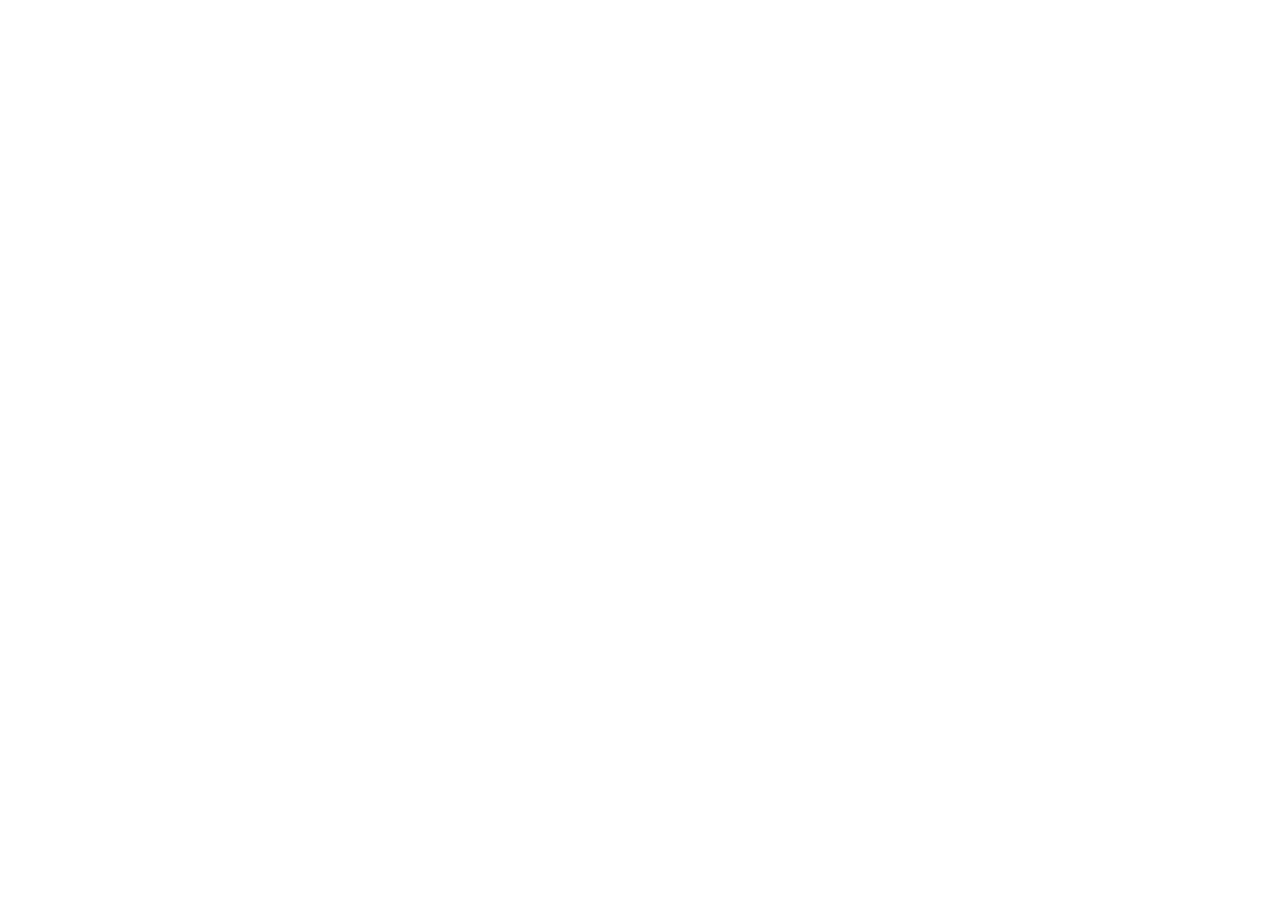
==== index.html @ 5e4165c8 "feat: adiciona estilos globais no body" ====
<!DOCTYPE html>
<html lang="pt-br">
<head>
    <meta charset="UTF-8">
    <meta name="viewport" content="width=device-width, initial-scale=1.0">
    <title>Ecommerce SyntaxWear</title>
    
    <link rel="stylesheet" href="./reset.css">
    <link rel="stylesheet" href="./variable.css">
    <link rel="stylesheet" href="./layout.css">
    <link rel="stylesheet" href= "./base.css">
</head>
<body>
    <!-- Header com logo e navegação -->
    <header>
        <!-- Estrutura do header aqui -->
    </header>

    <!-- Seção Hero -->
    <section class="hero">
        <!-- Estrutura da seção hero aqui -->
    </section>

    <!-- Seção de Categorias de Tênis -->
    <section class="categories">
        <!-- Estrutura das categorias aqui -->
    </section>

    <!-- Grid com Produtos de Destaque -->
    <section class="products">
        <!-- Estrutura do grid de produtos aqui -->
    </section>

    <!-- Footer com contatos e links -->
    <footer>
        <!-- Estrutura do footer aqui -->
    </footer>
</body>
</html>
---- base.css ----
body{
    font-family: var(--fonte-principal);
    color: #333;
}
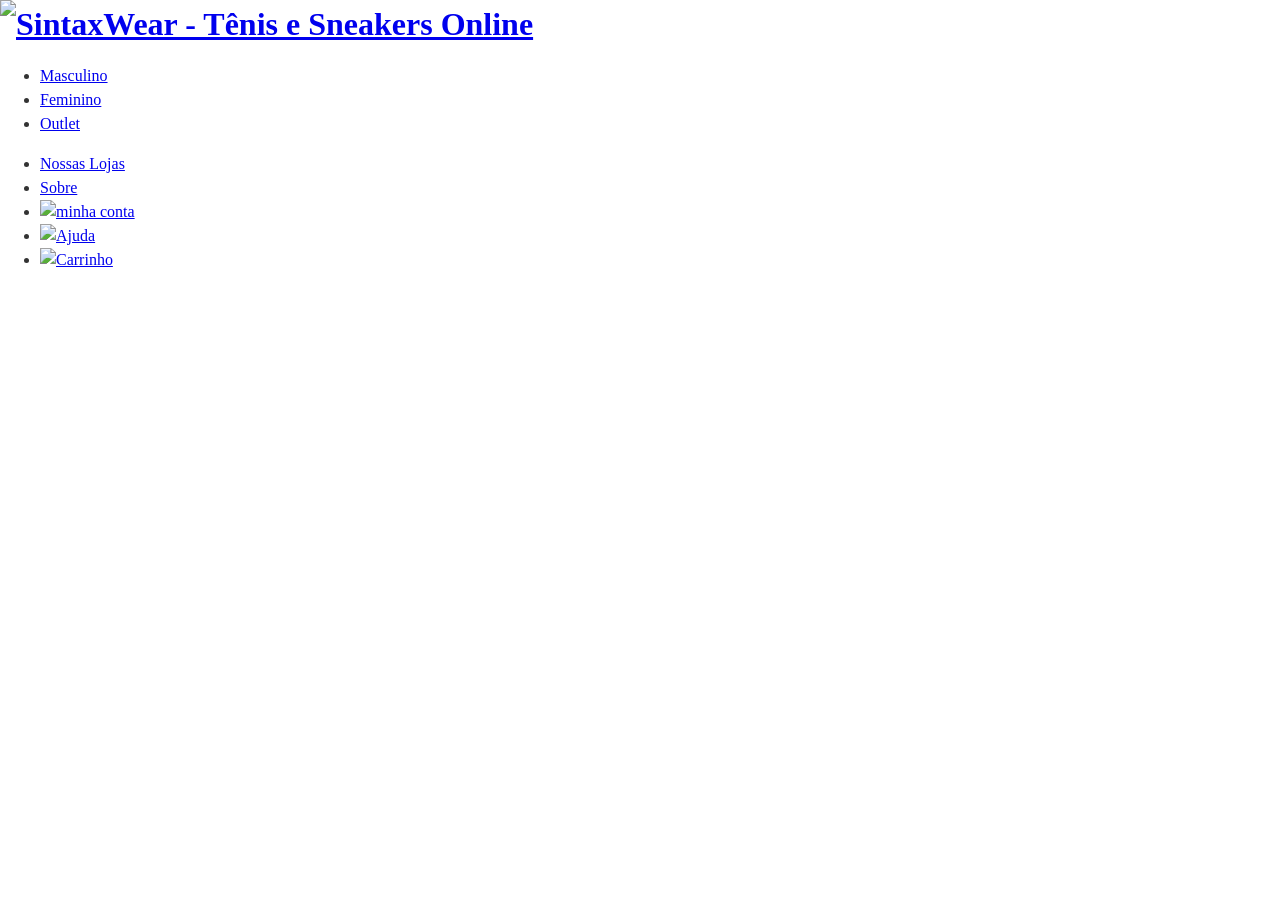
==== commit fa6e3654: "feat: Atualização na parte superior direito do html" ====
--- a/index.html
+++ b/index.html
@@ -3,7 +3,7 @@
 <head>
     <meta charset="UTF-8">
     <meta name="viewport" content="width=device-width, initial-scale=1.0">
-    <title>Ecommerce SyntaxWear</title>
+    <title>SintaxWear - Tênis e Sneakers Online</title>
     
     <link rel="stylesheet" href="./reset.css">
     <link rel="stylesheet" href="./variable.css">
@@ -12,8 +12,29 @@
 </head>
 <body>
     <!-- Header com logo e navegação -->
-    <header>
-        <!-- Estrutura do header aqui -->
+    <header class="site-header">
+        <h1 class="logo">
+            <a href="/" title="SintaxWear - Tênis e Sneakers Online">
+                <img src="./images/banners/favicons/logo.png" alt="SintaxWear - Tênis e Sneakers Online">
+            </a>
+        </h1>
+        <nav class="nav-center" aria-label="Categorias Principais">
+            <ul>
+                <li><a href="#">Masculino</a></li>
+                <li><a href="#">Feminino</a></li>
+                <li><a href="#">Outlet</a></li>
+            </ul>
+        </nav>
+
+        <nav class="nav-right" aria-label="Acesso rápido">
+            <ul>
+                <li><a href="#" title="Nossas Lojas">Nossas Lojas</a></li>
+                <li><a href="#" title="Sobre">Sobre</a></li>
+                <li><a href="#" title="Minha conta"><img src="./images/banners/favicons/icons" alt="minha conta"></a></li>
+                <li><a href="#" title="Ajuda"><img src="./images/banners/favicons/icons/" alt="Ajuda"></a></li>
+                <li><a href="#"title="Carrinho"><img src="./images/banners/favicons/icons" alt="Carrinho"></a></li>
+            </ul>
+        </nav>
     </header>
 
     <!-- Seção Hero -->
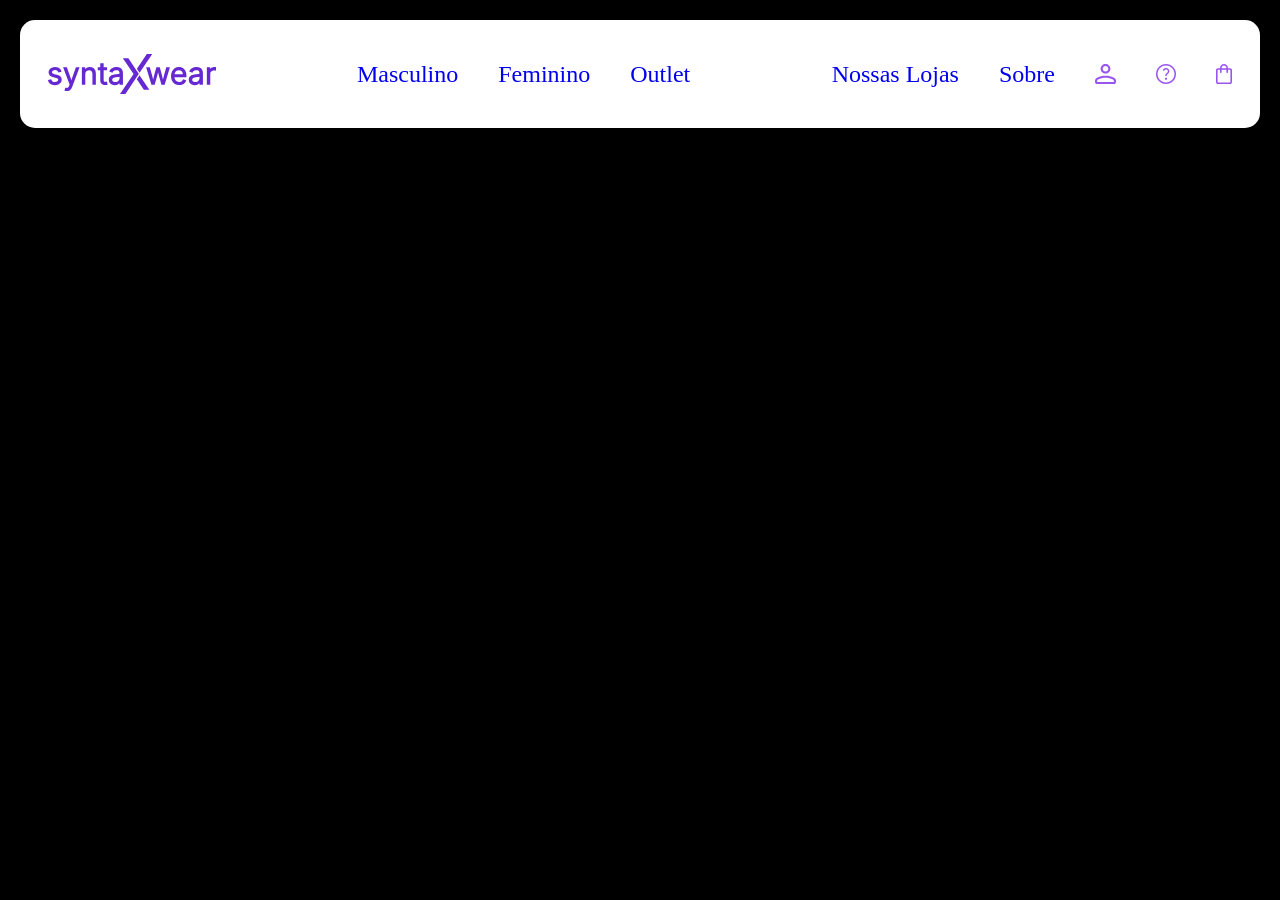
==== commit 7b4083c3: "feat: adiciona estilização para desktop ao header" ====
--- a/index.html
+++ b/index.html
@@ -8,14 +8,15 @@
     <link rel="stylesheet" href="./reset.css">
     <link rel="stylesheet" href="./variable.css">
     <link rel="stylesheet" href="./layout.css">
-    <link rel="stylesheet" href= "./base.css">
+    <link rel="stylesheet" href="./base.css">
+    <link rel="stylesheet" href="./header.css">
 </head>
 <body>
     <!-- Header com logo e navegação -->
-    <header class="site-header">
+    <header class="header">
         <h1 class="logo">
             <a href="/" title="SintaxWear - Tênis e Sneakers Online">
-                <img src="./images/banners/favicons/logo.png" alt="SintaxWear - Tênis e Sneakers Online">
+                <img src="./images/banners/favicons/icons/logo/SyntaxWear.svg" alt="SintaxWear - Tênis e Sneakers Online">
             </a>
         </h1>
         <nav class="nav-center" aria-label="Categorias Principais">
@@ -30,9 +31,9 @@
             <ul>
                 <li><a href="#" title="Nossas Lojas">Nossas Lojas</a></li>
                 <li><a href="#" title="Sobre">Sobre</a></li>
-                <li><a href="#" title="Minha conta"><img src="./images/banners/favicons/icons" alt="minha conta"></a></li>
-                <li><a href="#" title="Ajuda"><img src="./images/banners/favicons/icons/" alt="Ajuda"></a></li>
-                <li><a href="#"title="Carrinho"><img src="./images/banners/favicons/icons" alt="Carrinho"></a></li>
+                <li><a href="#" title="Minha conta"><img src="./images/banners/favicons/icons/Pessoa.svg" alt="minha conta"></a></li>
+                <li><a href="#" title="Ajuda"><img src="./images/banners/favicons/icons/Interrogação.svg" alt="Ajuda"></a></li>
+                <li><a href="#"title="Carrinho"><img src="./images/banners/favicons/icons/Compras.svg" alt="Carrinho"></a></li>
             </ul>
         </nav>
     </header>
--- a/header.css
+++ b/header.css
@@ -0,0 +1,51 @@
+.header{
+    background-color: white; /* cor chamativa para destacar o header */
+    position: fixed; /* manter o header parado na tela */
+    top: 20px; /* espaçamento de 20px do topo */
+    left: 50%; /* pegar distância da esquerda para direita */
+    transform:translate(-50%); /* centralizar no meio do html */
+    width: calc(100% - 40px); /* largura total da tela menos o espaçamento de 20px de cada lado */
+    border-radius: 15px; /* borda arredondada para uma maior sutilidade */
+    z-index: 999; /* garantir que o header fique acima dos outros elementos */
+    display: flex; /* serve para manter o itens flexiveis à edição vertical/horizontal */
+    justify-content: space-between; /* serve para dar espaçamento entre os itens */
+    align-items: center; /* alinhar os itens no meio */
+    padding: 20px 28px;
+}
+
+.logo img{
+    height: 40px; /* definir a altura da logo */
+}
+
+.nav-center ul{
+    list-style: none; /* remover os marcadores da lista */
+    display: flex; /* exibir os itens em linha */
+    gap: 2.5rem; /* adicionar espaçamento entre os itens */
+}
+
+.nav-center a,
+.nav-right a{
+    font-size: 1.5rem; /* aumentar o tamanho da fonte para melhor legibilidade */
+}
+
+.nav-center a:hover,
+.nav-right a:hover{
+    color: #7c3aed;
+}
+
+.nav-right ul{
+    display: flex; /* exibir os itens em linha */
+    gap: 2.5rem; /* adicionar espaçamento entre os itens */
+    align-items: center; /* alinhar os itens no meio */
+}
+.nav-right img{
+    height: 20px;
+}
+
+.nav-right a:hover img{
+    opacity: 0.7; /* adicionar um efeito de opacidade ao passar o mouse sobre os ícones */
+}
+
+body{
+    background-color: black;
+}
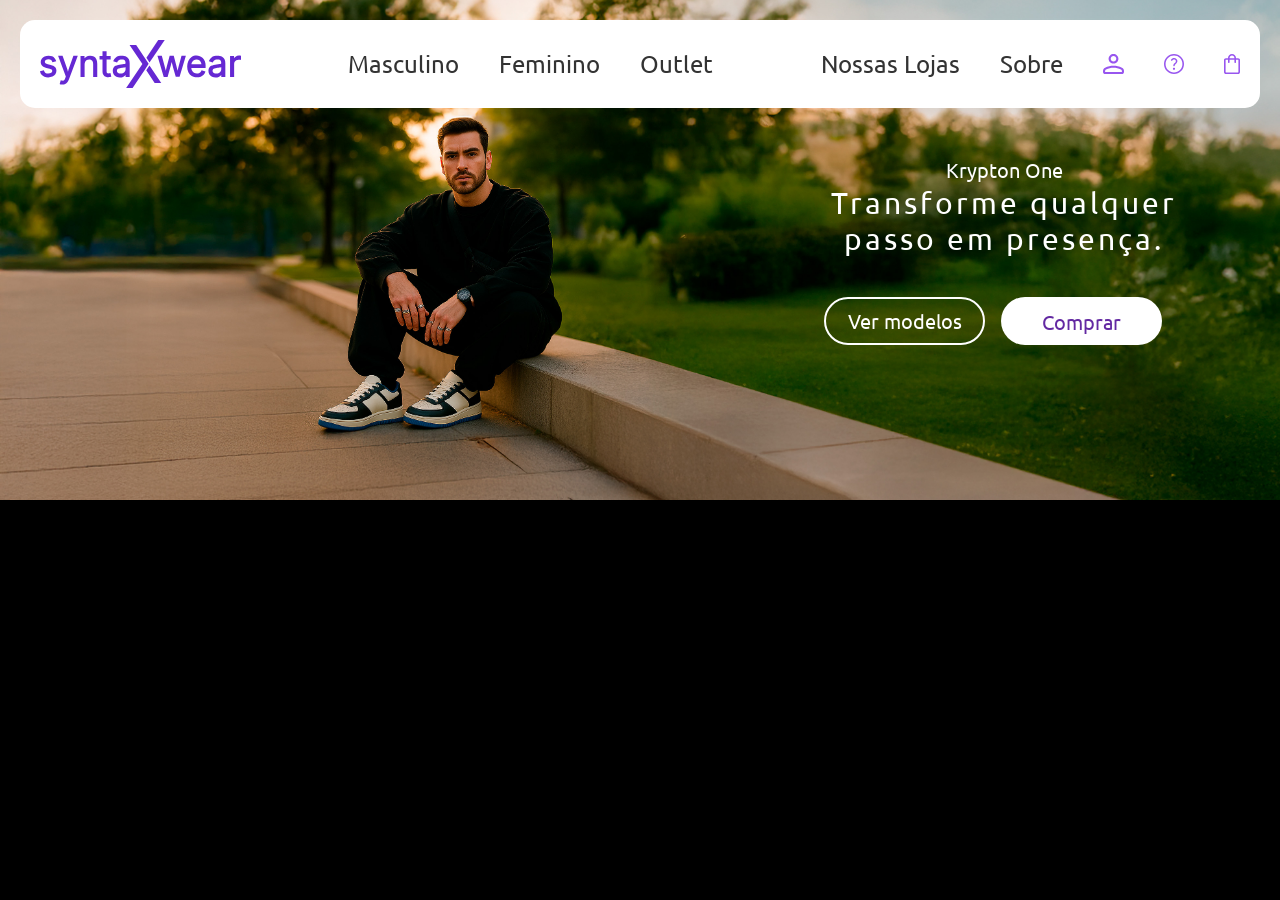
==== commit 1f53bcd2: "feat: Correção de erros simples e criação do hero" ====
--- a/index.html
+++ b/index.html
@@ -1,22 +1,25 @@
 <!DOCTYPE html>
 <html lang="pt-br">
+
 <head>
     <meta charset="UTF-8">
     <meta name="viewport" content="width=device-width, initial-scale=1.0">
     <title>SintaxWear - Tênis e Sneakers Online</title>
-    
+
     <link rel="stylesheet" href="./reset.css">
-    <link rel="stylesheet" href="./variable.css">
+    <link rel="stylesheet" href="./src/css/variable.css">
     <link rel="stylesheet" href="./layout.css">
     <link rel="stylesheet" href="./base.css">
-    <link rel="stylesheet" href="./header.css">
+    <link rel="stylesheet" href="./src/componentes/header.css">
+    <link rel="stylesheet" href="./src/componentes/hero.css">
 </head>
+
 <body>
     <!-- Header com logo e navegação -->
     <header class="header">
         <h1 class="logo">
             <a href="/" title="SintaxWear - Tênis e Sneakers Online">
-                <img src="./images/banners/favicons/icons/logo/SyntaxWear.svg" alt="SintaxWear - Tênis e Sneakers Online">
+                <img src="./images/logo/SyntaxWear.svg" alt="SintaxWear - Tênis e Sneakers Online">
             </a>
         </h1>
         <nav class="nav-center" aria-label="Categorias Principais">
@@ -31,16 +34,26 @@
             <ul>
                 <li><a href="#" title="Nossas Lojas">Nossas Lojas</a></li>
                 <li><a href="#" title="Sobre">Sobre</a></li>
-                <li><a href="#" title="Minha conta"><img src="./images/banners/favicons/icons/Pessoa.svg" alt="minha conta"></a></li>
-                <li><a href="#" title="Ajuda"><img src="./images/banners/favicons/icons/Interrogação.svg" alt="Ajuda"></a></li>
-                <li><a href="#"title="Carrinho"><img src="./images/banners/favicons/icons/Compras.svg" alt="Carrinho"></a></li>
+                <li><a href="#" title="Minha conta"><img src="./images/icons/Pessoa.svg" alt="minha conta"></a></li>
+                <li><a href="#" title="Ajuda"><img src="./images/icons/Interrogação.svg" alt="Ajuda"></a></li>
+                <li><a href="#" title="Carrinho"><img src="./images/icons/Compras.svg" alt="Carrinho"></a></li>
             </ul>
         </nav>
     </header>
 
     <!-- Seção Hero -->
-    <section class="hero">
-        <!-- Estrutura da seção hero aqui -->
+    <section class="hero-section">
+
+        <div class="hero-overlay">
+            <div class="hero-content">
+                <span class="hero-subtitle">Krypton One</span>
+                <h2 class="hero-title">Transforme qualquer passo em presença.</h2>
+                <div class="hero-buttons">
+                    <a class="btn btn-outline" href="#">Ver modelos</a>
+                    <a class="btn btn-filled" href="#">Comprar</a>
+                </div>
+            </div>
+        </div>
     </section>
 
     <!-- Seção de Categorias de Tênis -->
@@ -58,4 +71,5 @@
         <!-- Estrutura do footer aqui -->
     </footer>
 </body>
+
 </html>
--- a/src/css/variable.css
+++ b/src/css/variable.css
@@ -0,0 +1,6 @@
+@import url('https://fonts.googleapis.com/css2?family=Ubuntu:ital,wght@0,300;0,400;0,500;0,700;1,300;1,400;1,500;1,700&display=swap');
+
+:root {
+    --fonte-principal: 'Ubuntu', sans-serif;
+
+}
--- a/base.css
+++ b/base.css
@@ -1,4 +1,4 @@
-body{
+body {
     font-family: var(--fonte-principal);
     color: #333;
 }
--- a/src/componentes/header.css
+++ b/src/componentes/header.css
@@ -0,0 +1,73 @@
+.header {
+    background-color: white;
+    /* cor chamativa para destacar o header */
+    position: fixed;
+    /* manter o header parado na tela */
+    top: 20px;
+    /* espaçamento de 20px do topo */
+    left: 50%;
+    /* pegar distância da esquerda para direita */
+    transform: translate(-50%);
+    /* centralizar no meio do html */
+    width: calc(100% - 40px);
+    /* largura total da tela menos o espaçamento de 20px de cada lado */
+    border-radius: 15px;
+    /* borda arredondada para uma maior sutilidade */
+    z-index: 999;
+    /* garantir que o header fique acima dos outros elementos */
+    display: flex;
+    /* serve para manter o itens flexiveis à edição vertical/horizontal */
+    justify-content: space-between;
+    /* serve para dar espaçamento entre os itens */
+    align-items: center;
+    /* alinhar os itens no meio */
+    padding: 0.625rem 1.25rem;
+}
+
+.logo img {
+    height: 48px;
+    /* definir a altura da logo */
+}
+
+.nav-center ul {
+    list-style: none;
+    /* remover os marcadores da lista */
+    display: flex;
+    /* exibir os itens em linha */
+    gap: 2.5rem;
+    /* adicionar espaçamento entre os itens */
+}
+
+.nav-center a,
+.nav-right a {
+    font-size: 1.5rem;
+    /* aumentar o tamanho da fonte para melhor legibilidade */
+    color: #333;
+}
+
+.nav-center a:hover,
+.nav-right a:hover {
+    color: #7c3aed;
+}
+
+.nav-right ul {
+    display: flex;
+    /* exibir os itens em linha */
+    gap: 2.5rem;
+    /* adicionar espaçamento entre os itens */
+    align-items: center;
+    /* alinhar os itens no meio */
+}
+
+.nav-right img {
+    height: 20px;
+}
+
+.nav-right a:hover img {
+    opacity: 0.7;
+    /* adicionar um efeito de opacidade ao passar o mouse sobre os ícones */
+}
+
+body {
+    background-color: black;
+}
--- a/src/componentes/hero.css
+++ b/src/componentes/hero.css
@@ -0,0 +1,74 @@
+.hero {
+    background: url(../componentes/hero.css) no-repeat center;
+}
+
+.hero-section {
+    background: url(../../../images/banners/hero.jpg) no-repeat center;
+    background-size: cover;
+    height: 500px;
+    position: relative;
+}
+
+.hero-overlay {
+    width: 100%;
+    height: 100%;
+    display: flex;
+    align-items: center;
+    justify-content: flex-end;
+    padding: 0 6rem;
+}
+
+.hero-content {
+    color: #ffffff;
+    max-width: 360px;
+    text-align: center;
+}
+
+.hero-buttons {
+    display: flex;
+    gap: 16px;
+}
+
+.hero-content .hero-title {
+    font-size: 1.87rem;
+    margin-bottom: 40px;
+    font-weight: 400;
+
+    line-height: 36px;
+    letter-spacing: 3px;
+}
+
+.hero-content .hero-subtitle {
+    font-size: 1.25rem;
+    font-weight: 400;
+}
+
+.btn {
+    font-size: 1.25rem;
+    width: 161px;
+    height: 48px;
+    border-radius: 25px;
+    text-decoration: none;
+    color: #ffffff;
+    font-weight: 400;
+    padding: 10px 20px;
+    transition: background-color 0.3s, border 0.3s;
+}
+
+.btn-outline {
+    background-color: transparent;
+    border: 2px solid #ffffff;
+    line-height: 23px;
+}
+
+.btn-filled {
+    background-color: #ffffff;
+    color: #6329A2;
+
+}
+
+.btn:hover {
+    background-color: #6329A2;
+    color: #ffffff;
+    border-color: #6329A2;
+}
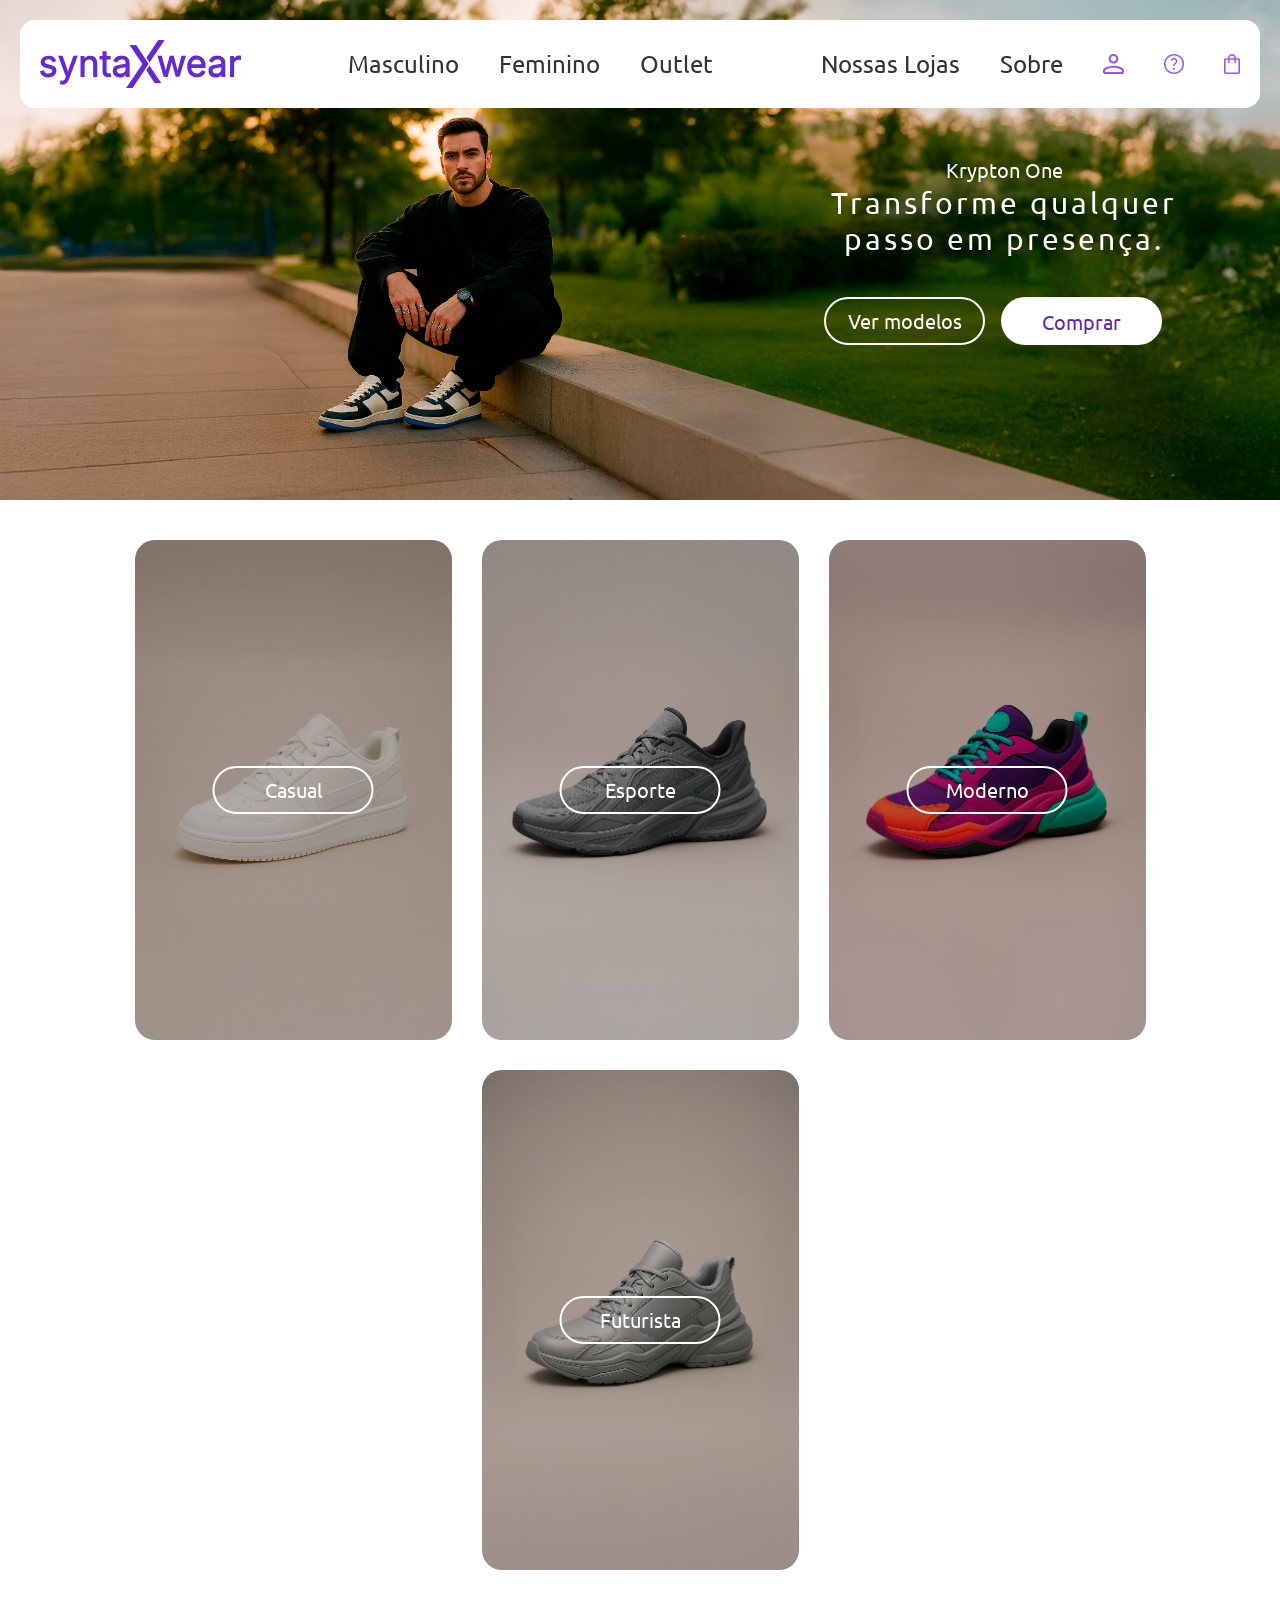
==== commit fca17d8d: "feat: adiciona seção de categorias" ====
--- a/index.html
+++ b/index.html
@@ -5,13 +5,15 @@
     <meta charset="UTF-8">
     <meta name="viewport" content="width=device-width, initial-scale=1.0">
     <title>SintaxWear - Tênis e Sneakers Online</title>
+    <meta name="description"
+        content="Compre os melhores tênis e sneakers online na SyntaxWear. Encontre modelos exclusivos, ofertas imperdíveis e frete grátis para todo o Brasil." />
 
     <link rel="stylesheet" href="./reset.css">
     <link rel="stylesheet" href="./src/css/variable.css">
-    <link rel="stylesheet" href="./layout.css">
     <link rel="stylesheet" href="./base.css">
     <link rel="stylesheet" href="./src/componentes/header.css">
     <link rel="stylesheet" href="./src/componentes/hero.css">
+    <link rel="stylesheet" href="./src/componentes/product-category.css">
 </head>
 
 <body>
@@ -57,8 +59,35 @@
     </section>
 
     <!-- Seção de Categorias de Tênis -->
-    <section class="categories">
-        <!-- Estrutura das categorias aqui -->
+    <section class="categories-section">
+
+        <div class="categories-card casual">
+            <a href="#" class="category-link">
+                <span class="overlay"></span>
+                <span class="category-name btn btn-outline">Casual</span>
+            </a>
+        </div>
+
+        <div class="categories-card esporte">
+            <a href="#" class="category-link">
+                <span class="overlay"></span>
+                <span class="category-name btn btn-outline">Esporte</span>
+            </a>
+        </div>
+
+        <div class="categories-card moderno">
+            <a href="#" class="category-link">
+                <span class="overlay"></span>
+                <span class="category-name btn btn-outline">Moderno</span>
+            </a>
+        </div>
+
+        <div class="categories-card futurista">
+            <a href="#" class="category-link">
+                <span class="overlay"></span>
+                <span class="category-name btn btn-outline">Futurista</span>
+            </a>
+        </div>
     </section>
 
     <!-- Grid com Produtos de Destaque -->
--- a/base.css
+++ b/base.css
@@ -1,4 +1,15 @@
 body {
     font-family: var(--fonte-principal);
-    color: #333;
+}
+
+.btn {
+    font-size: 1.25rem;
+    width: 161px;
+    height: 48px;
+    border-radius: 25px;
+    text-decoration: none;
+    color: #ffffff;
+    font-weight: 400;
+    padding: 10px 20px;
+    transition: background-color 0.3s, border 0.3s;
 }
--- a/src/componentes/header.css
+++ b/src/componentes/header.css
@@ -67,7 +67,4 @@
     opacity: 0.7;
     /* adicionar um efeito de opacidade ao passar o mouse sobre os ícones */
 }
-
-body {
-    background-color: black;
-}+    
--- a/src/componentes/hero.css
+++ b/src/componentes/hero.css
@@ -43,18 +43,6 @@
     font-weight: 400;
 }
 
-.btn {
-    font-size: 1.25rem;
-    width: 161px;
-    height: 48px;
-    border-radius: 25px;
-    text-decoration: none;
-    color: #ffffff;
-    font-weight: 400;
-    padding: 10px 20px;
-    transition: background-color 0.3s, border 0.3s;
-}
-
 .btn-outline {
     background-color: transparent;
     border: 2px solid #ffffff;
--- a/src/componentes/product-category.css
+++ b/src/componentes/product-category.css
@@ -0,0 +1,53 @@
+.categories-section {
+    padding-top: 40px;
+    padding-bottom: 40px;
+    display: flex;
+    flex-wrap: wrap;
+    justify-content: center;
+    gap: 30px;
+}
+
+.categories-card {
+    position: relative;
+    width: 317px;
+    height: 500px;
+    border-radius: 20px;
+    justify-content: center;
+    align-items: center;
+    overflow: hidden;
+}
+
+.category-name {
+    position: absolute;
+    left: 50%;
+    top: 50%;
+    transform: translate(-50%, -50%);
+
+    z-index: 2;
+    font-size: 1.25rem;
+    text-align: center;
+}
+
+.casual {
+    background: url('../../../images/products/casual.jpg') no-repeat center / cover; 
+}
+
+
+.esporte {
+    background: url('../../../images/products/esporte.jpg') no-repeat center / cover; 
+}
+
+.moderno {
+    background: url('../../../images/products/moderno.jpg') no-repeat center / cover; 
+}
+
+.futurista {
+    background: url('../../../images/products/futurista.jpg') no-repeat center / cover; 
+}
+
+.overlay {
+    position: absolute;
+    inset: 0;
+    background-color: rgba(0, 0, 0, 0.25);
+    z-index: 1;
+}
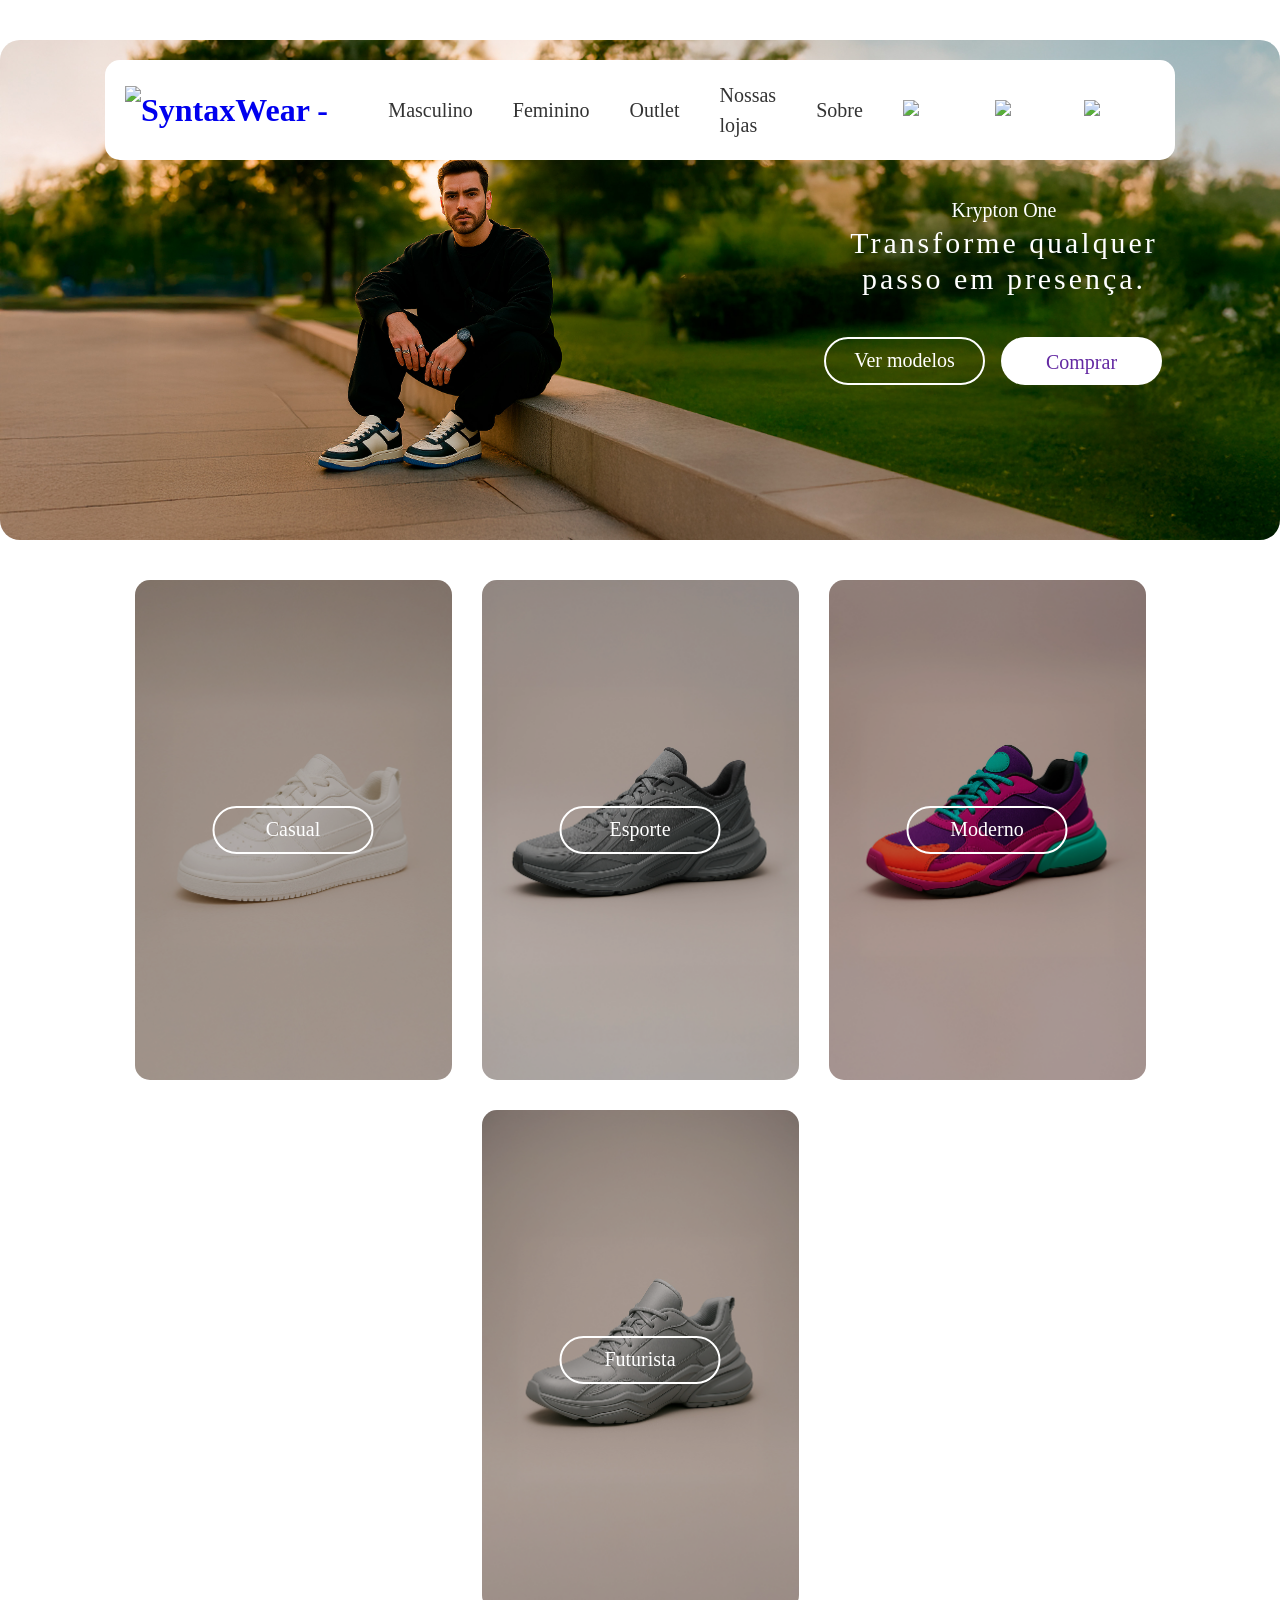
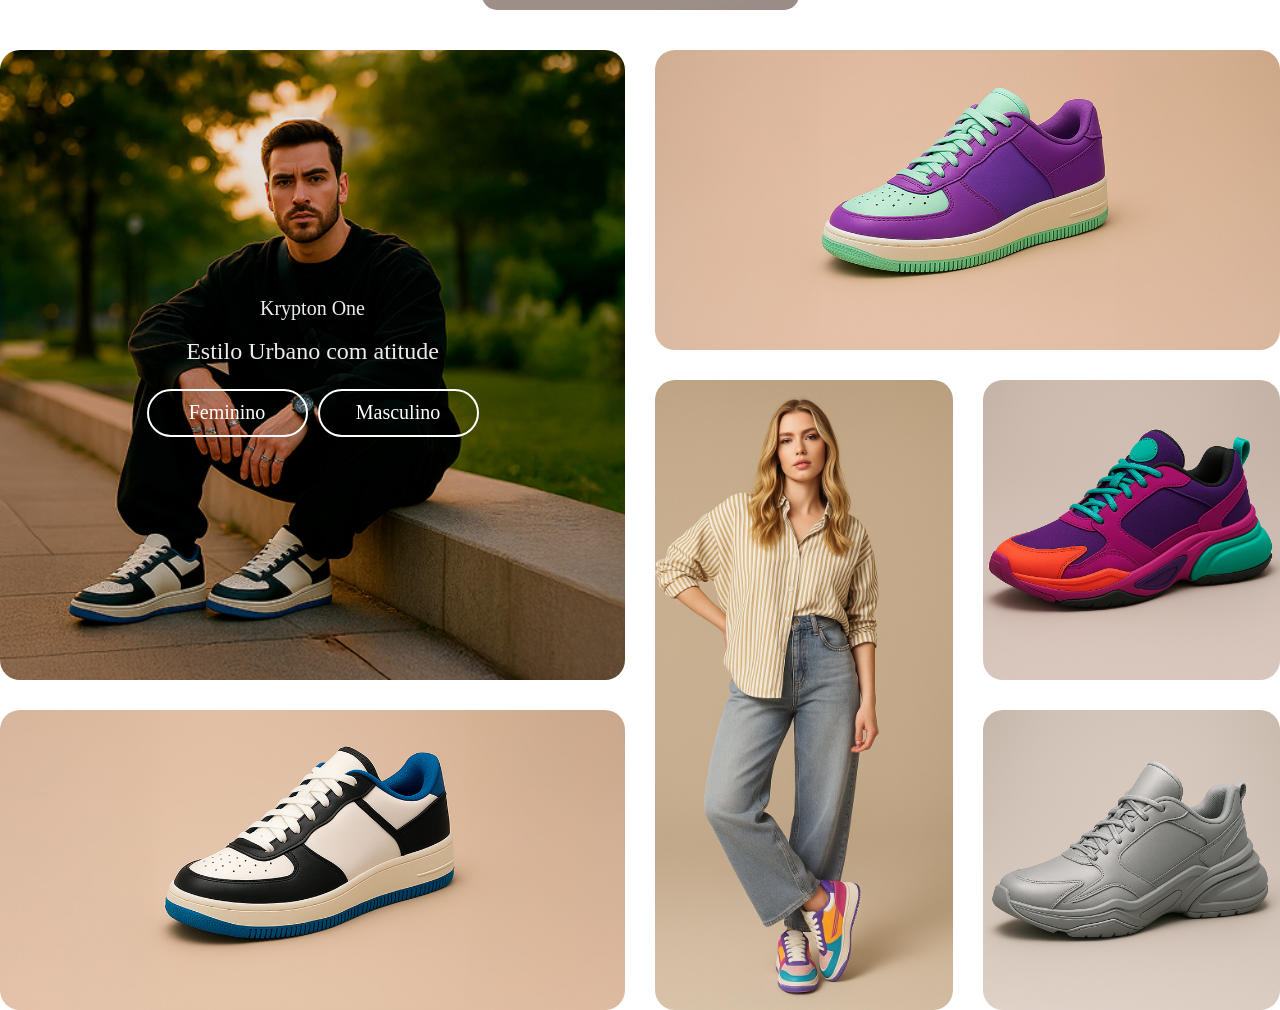
==== commit ab4e72c0: "feat: reorganização de todo o código" ====
--- a/index.html
+++ b/index.html
@@ -1,104 +1,126 @@
 <!DOCTYPE html>
 <html lang="pt-br">
+	<head>
+		<meta charset="UTF-8" />
+		<meta name="viewport" content="width=device-width, initial-scale=1.0" />
+		<title>SyntaxWear - Tênis e Sneakers Online</title>
+		<meta name="description" content="Compre os melhores tênis e sneakers online na SyntaxWear. Encontre modelos exclusivos, ofertas imperdíveis e frete grátis para todo o Brasil." />
 
-<head>
-    <meta charset="UTF-8">
-    <meta name="viewport" content="width=device-width, initial-scale=1.0">
-    <title>SintaxWear - Tênis e Sneakers Online</title>
-    <meta name="description"
-        content="Compre os melhores tênis e sneakers online na SyntaxWear. Encontre modelos exclusivos, ofertas imperdíveis e frete grátis para todo o Brasil." />
+		<link rel="stylesheet" href="./css/reset.css" />
+		<link rel="stylesheet" href="./css/variables.css" />
+		<link rel="stylesheet" href="./css/base.css" />
+		<link rel="stylesheet" href="./css/layout.css" />
 
-    <link rel="stylesheet" href="./reset.css">
-    <link rel="stylesheet" href="./src/css/variable.css">
-    <link rel="stylesheet" href="./base.css">
-    <link rel="stylesheet" href="./src/componentes/header.css">
-    <link rel="stylesheet" href="./src/componentes/hero.css">
-    <link rel="stylesheet" href="./src/componentes/product-category.css">
-</head>
+		<link rel="stylesheet" href="./css/components/header.css" />
+		<link rel="stylesheet" href="./css/components/hero.css" />
+		<link rel="stylesheet" href="./css/components/product-category.css" />
+		<link rel="stylesheet" href="./css/components/product-grid.css" />
+	</head>
+	<body>
+		<header class="header">
+			<!-- Logo e navegação -->
+			<h1 class="logo">
+				<a href="/" title="SyntaxWear - Tênis e Sneakers Online">
+					<img src="./images/logo/logo.svg" alt="SyntaxWear - Tênis e Sneakers Online" />
+				</a>
+			</h1>
 
-<body>
-    <!-- Header com logo e navegação -->
-    <header class="header">
-        <h1 class="logo">
-            <a href="/" title="SintaxWear - Tênis e Sneakers Online">
-                <img src="./images/logo/SyntaxWear.svg" alt="SintaxWear - Tênis e Sneakers Online">
-            </a>
-        </h1>
-        <nav class="nav-center" aria-label="Categorias Principais">
-            <ul>
-                <li><a href="#">Masculino</a></li>
-                <li><a href="#">Feminino</a></li>
-                <li><a href="#">Outlet</a></li>
-            </ul>
-        </nav>
+			<nav class="nav-center" aria-label="Categorias Principais">
+				<ul>
+					<li><a href="#">Masculino</a></li>
+					<li><a href="#">Feminino</a></li>
+					<li><a href="#">Outlet</a></li>
+				</ul>
+			</nav>
 
-        <nav class="nav-right" aria-label="Acesso rápido">
-            <ul>
-                <li><a href="#" title="Nossas Lojas">Nossas Lojas</a></li>
-                <li><a href="#" title="Sobre">Sobre</a></li>
-                <li><a href="#" title="Minha conta"><img src="./images/icons/Pessoa.svg" alt="minha conta"></a></li>
-                <li><a href="#" title="Ajuda"><img src="./images/icons/Interrogação.svg" alt="Ajuda"></a></li>
-                <li><a href="#" title="Carrinho"><img src="./images/icons/Compras.svg" alt="Carrinho"></a></li>
-            </ul>
-        </nav>
-    </header>
+			<nav class="nav-right" aria-label="Acesso rápido">
+				<ul>
+					<li><a href="#">Nossas lojas</a></li>
+					<li><a href="#">Sobre</a></li>
+					<li>
+						<a href="#" aria-label="Minha conta">
+							<img src="./images/icons/user.svg" alt="Minha conta" />
+						</a>
+					</li>
+					<li>
+						<a href="#" aria-label="Ajuda">
+							<img src="./images/icons/help.svg" alt="Ajuda" />
+						</a>
+					</li>
+					<li>
+						<a href="#" aria-label="Carrinho">
+							<img src="./images/icons/bag.svg" alt="Carrinho" />
+						</a>
+					</li>
+				</ul>
+			</nav>
+		</header>
 
-    <!-- Seção Hero -->
-    <section class="hero-section">
+		<main>
+			<section class="hero-section">
+				<!-- Seção hero -->
+				<div class="hero-overlay">
+					<div class="hero-content">
+						<span class="hero-subtitle">Krypton One</span>
+						<h2 class="hero-title">Transforme qualquer passo em presença.</h2>
+						<div class="hero-buttons">
+							<a class="btn btn-outline" href="#">Ver modelos</a>
+							<a class="btn btn-filled" href="#">Comprar</a>
+						</div>
+					</div>
+				</div>
+			</section>
 
-        <div class="hero-overlay">
-            <div class="hero-content">
-                <span class="hero-subtitle">Krypton One</span>
-                <h2 class="hero-title">Transforme qualquer passo em presença.</h2>
-                <div class="hero-buttons">
-                    <a class="btn btn-outline" href="#">Ver modelos</a>
-                    <a class="btn btn-filled" href="#">Comprar</a>
-                </div>
-            </div>
-        </div>
-    </section>
+			<section class="categories-section">
+				<!-- Seção de categorias de tênis -->
+				<div class="category-card casual">
+					<a href="#" class="category-link">
+						<span class="overlay"></span>
+						<span class="category-name btn btn-outline">Casual</span>
+					</a>
+				</div>
+				<div class="category-card esporte">
+					<a href="#" class="category-link">
+						<span class="overlay"></span>
+						<span class="category-name btn btn-outline">Esporte</span>
+					</a>
+				</div>
+				<div class="category-card moderno">
+					<a href="#" class="category-link">
+						<span class="overlay"></span>
+						<span class="category-name btn btn-outline">Moderno</span>
+					</a>
+				</div>
+				<div class="category-card futurista">
+					<a href="#" class="category-link">
+						<span class="overlay"></span>
+						<span class="category-name btn btn-outline">Futurista</span>
+					</a>
+				</div>
+			</section>
 
-    <!-- Seção de Categorias de Tênis -->
-    <section class="categories-section">
+			<!-- Products Grid -->
+			<section class="grid-section">
+				<div class="card highlight">
+					<div class="top1-content">
+						<h3 class="card-title">Krypton One</h3>
+						<p class="card-subtitle">Estilo Urbano com atitude</p>
+						<div class="cta-group">
+							<a href="#" class="btn btn-outline">Feminino</a>
+							<a href="#" class="btn btn-outline">Masculino</a>
+						</div>
+					</div>
+				</div>
+				<div class="card sneaker-purple"></div>
+				<div class="card model"></div>
+				<div class="card sneaker-color"></div>
+				<div class="card sneaker-white"></div>
+				<div class="card sneaker-silver"></div>
+			</section>
+		</main>
 
-        <div class="categories-card casual">
-            <a href="#" class="category-link">
-                <span class="overlay"></span>
-                <span class="category-name btn btn-outline">Casual</span>
-            </a>
-        </div>
-
-        <div class="categories-card esporte">
-            <a href="#" class="category-link">
-                <span class="overlay"></span>
-                <span class="category-name btn btn-outline">Esporte</span>
-            </a>
-        </div>
-
-        <div class="categories-card moderno">
-            <a href="#" class="category-link">
-                <span class="overlay"></span>
-                <span class="category-name btn btn-outline">Moderno</span>
-            </a>
-        </div>
-
-        <div class="categories-card futurista">
-            <a href="#" class="category-link">
-                <span class="overlay"></span>
-                <span class="category-name btn btn-outline">Futurista</span>
-            </a>
-        </div>
-    </section>
-
-    <!-- Grid com Produtos de Destaque -->
-    <section class="products">
-        <!-- Estrutura do grid de produtos aqui -->
-    </section>
-
-    <!-- Footer com contatos e links -->
-    <footer>
-        <!-- Estrutura do footer aqui -->
-    </footer>
-</body>
-
-</html>+		<footer class="site-footer">
+			<!-- Informações de contato e links -->
+		</footer>
+	</body>
+</html>
--- a/css/base.css
+++ b/css/base.css
@@ -0,0 +1,39 @@
+/* base.css */
+body{
+    font-family: var(--fonte-principal);
+    color: #333333;
+}
+
+main{
+    padding: 2.5rem 0 0;
+    max-width: 1360px;
+    margin: 0 auto;
+}
+
+.btn{
+    font-size: 1.25rem;
+    width: 161px;
+    height: 48px;
+    border-radius: 25px;
+    color: #ffffff;
+    font-weight: 400;
+    padding: 10px 20px;
+    transition: backgound-color 0.3s, border 0.3s;
+}
+
+.btn-outline{
+    background-color: transparent;
+    border: 2px solid #ffffff;
+    line-height: 23px;
+}
+
+.btn-filled{
+    background-color: #ffffff;
+    color: #6329A2;
+}
+
+.btn:hover{
+    background-color: #6329A2;
+    color: #ffffff;
+    border-color: #6329A2;
+}
--- a/css/components/header.css
+++ b/css/components/header.css
@@ -0,0 +1,48 @@
+/* header.css */
+.header {
+	position: fixed;
+	top: 60px;
+	left: 50%;
+	transform: translate(-50%);
+	width: calc(100% - 210px);
+	border-radius: 15px;
+	z-index: 999;
+	display: flex;
+	justify-content: space-between;
+	align-items: center;
+	padding: 0.265rem 1.25rem;
+	background-color: #ffffff;
+}
+
+.logo img {
+	height: 48px;
+}
+
+.nav-center ul {
+	display: flex;
+	gap: 2.5rem;
+}
+
+.nav-center a,
+.nav-right a {
+	font-size: 1.25rem;
+	color: #333333;
+}
+
+.nav-center a:hover,
+.nav-right a:hover {
+	color: #7c3aed;
+}
+.nav-right ul {
+	display: flex;
+	gap: 2.5rem;
+	align-items: center;
+}
+
+.nav-right img {
+	height: 20px;
+}
+
+.nav-right a:hover img {
+	opacity: 0.7;
+}
--- a/css/components/hero.css
+++ b/css/components/hero.css
@@ -0,0 +1,42 @@
+/* hero.css */
+.hero-section{
+    background: url(../../images/banners/hero.jpg) no-repeat center;
+    background-size: cover;
+
+    height: 500px;
+    position: relative;
+    border-radius: 20px;
+}
+
+.hero-overlay{
+    width: 100%;
+    height: 100%;
+    display: flex;
+    align-items: center;
+    justify-content: flex-end;
+    padding: 0 6rem;
+}
+
+.hero-content{
+    color: #ffffff;
+    max-width: 360px;
+    text-align: center;
+}
+
+.hero-buttons{
+    display: flex;
+    gap: 16px;
+}
+
+.hero-content .hero-title{
+    font-size: 1.87rem;
+    margin-bottom: 40px;
+    font-weight: 400;
+    line-height: 36px;
+    letter-spacing: 3px;
+}
+
+.hero-content .hero-subtitle{
+    font-size: 1.25rem;
+    font-weight: 400;
+}
--- a/css/components/product-category.css
+++ b/css/components/product-category.css
@@ -0,0 +1,53 @@
+/* product-category.css */
+.categories-section {
+	padding-top: 40px;
+	padding-bottom: 40px;
+	display: flex;
+	flex-wrap: wrap;
+	justify-content: center;
+	gap: 30px;
+}
+
+.category-card {
+	position: relative;
+	width: 317px;
+	height: 500px;
+	border-radius: 15px;
+	overflow: hidden;
+}
+
+.overlay{
+	position: absolute;
+	inset: 0;
+	background-color: rgba(0, 0, 0, 0.25);
+	z-index: 1;
+}
+
+.category-name {
+	position: absolute;
+	left: 50%;
+	top: 50%;
+	transform: translate(-50%, -50%);
+	z-index: 2;
+	text-align: center;
+}
+
+.casual {
+	background: url(../../images/products/casual.jpg) no-repeat center;
+	background-size: cover;
+}
+
+.esporte {
+	background: url(../../images/products/esporte.jpg) no-repeat center;
+	background-size: cover;
+}
+
+.moderno {
+	background: url(../../images/products/moderno.jpg) no-repeat center;
+	background-size: cover;
+}
+	
+.futurista {
+	background: url(../../images/products/futurista.jpg) no-repeat center;
+	background-size: cover;
+}
--- a/css/components/product-grid.css
+++ b/css/components/product-grid.css
@@ -0,0 +1,71 @@
+/* product-grid.css */
+
+.card {
+	background-position: center;
+	background-size: cover;
+	background-repeat: no-repeat;
+    position: relative;
+    border-radius: 20px;
+}
+
+.highlight {
+	grid-area: highlight;
+	background-image: url(../../images/products/card_imagem.jpg);
+}
+.sneaker-purple {
+	grid-area: sneaker-purple;
+	background-image: url(../../images/products/roxo-verde-grid.jpg);
+}
+.model {
+	grid-area: model;
+	background-image: url(../../images/products/modelo-feminino.jpg);
+}
+.sneaker-color {
+	grid-area: sneaker-color;
+	background-image: url(../../images/products/futurista-grid.jpg);
+}
+.sneaker-white {
+	grid-area: sneaker-white;
+	background-image: url(../../images/products/preto-branco-grid.jpg);
+}
+.sneaker-silver {
+	grid-area: sneaker-silver;
+	background-image: url(../../images/products/moderno-grid.jpg);
+}
+.grid-section {
+	display: grid;
+	grid-template-columns: repeat(4, 1fr);
+	grid-template-rows: repeat(3, 300px);
+	grid-template-areas:
+		"highlight highlight sneaker-purple sneaker-purple"
+		"highlight highlight model sneaker-color"
+		"sneaker-white sneaker-white model sneaker-silver";
+	gap: 30px;
+}
+
+.top1-content{
+    position: absolute;
+    left: 50%;
+    top: 50%;
+    transform: translate(-50%, -50%);
+    text-align: center;
+}
+
+.card-title{
+    color: #EDEDED;
+    font-size: 1.25rem;
+    font-weight: 400;
+    margin-bottom: 10px;
+}
+
+.card-subtitle{
+    color: #EDEDED;
+    font-size: 1.5rem;
+    font-weight: 400;
+    margin-bottom: 20px;
+}
+
+.cta-group{
+    display: flex;
+    gap: 10px;
+}
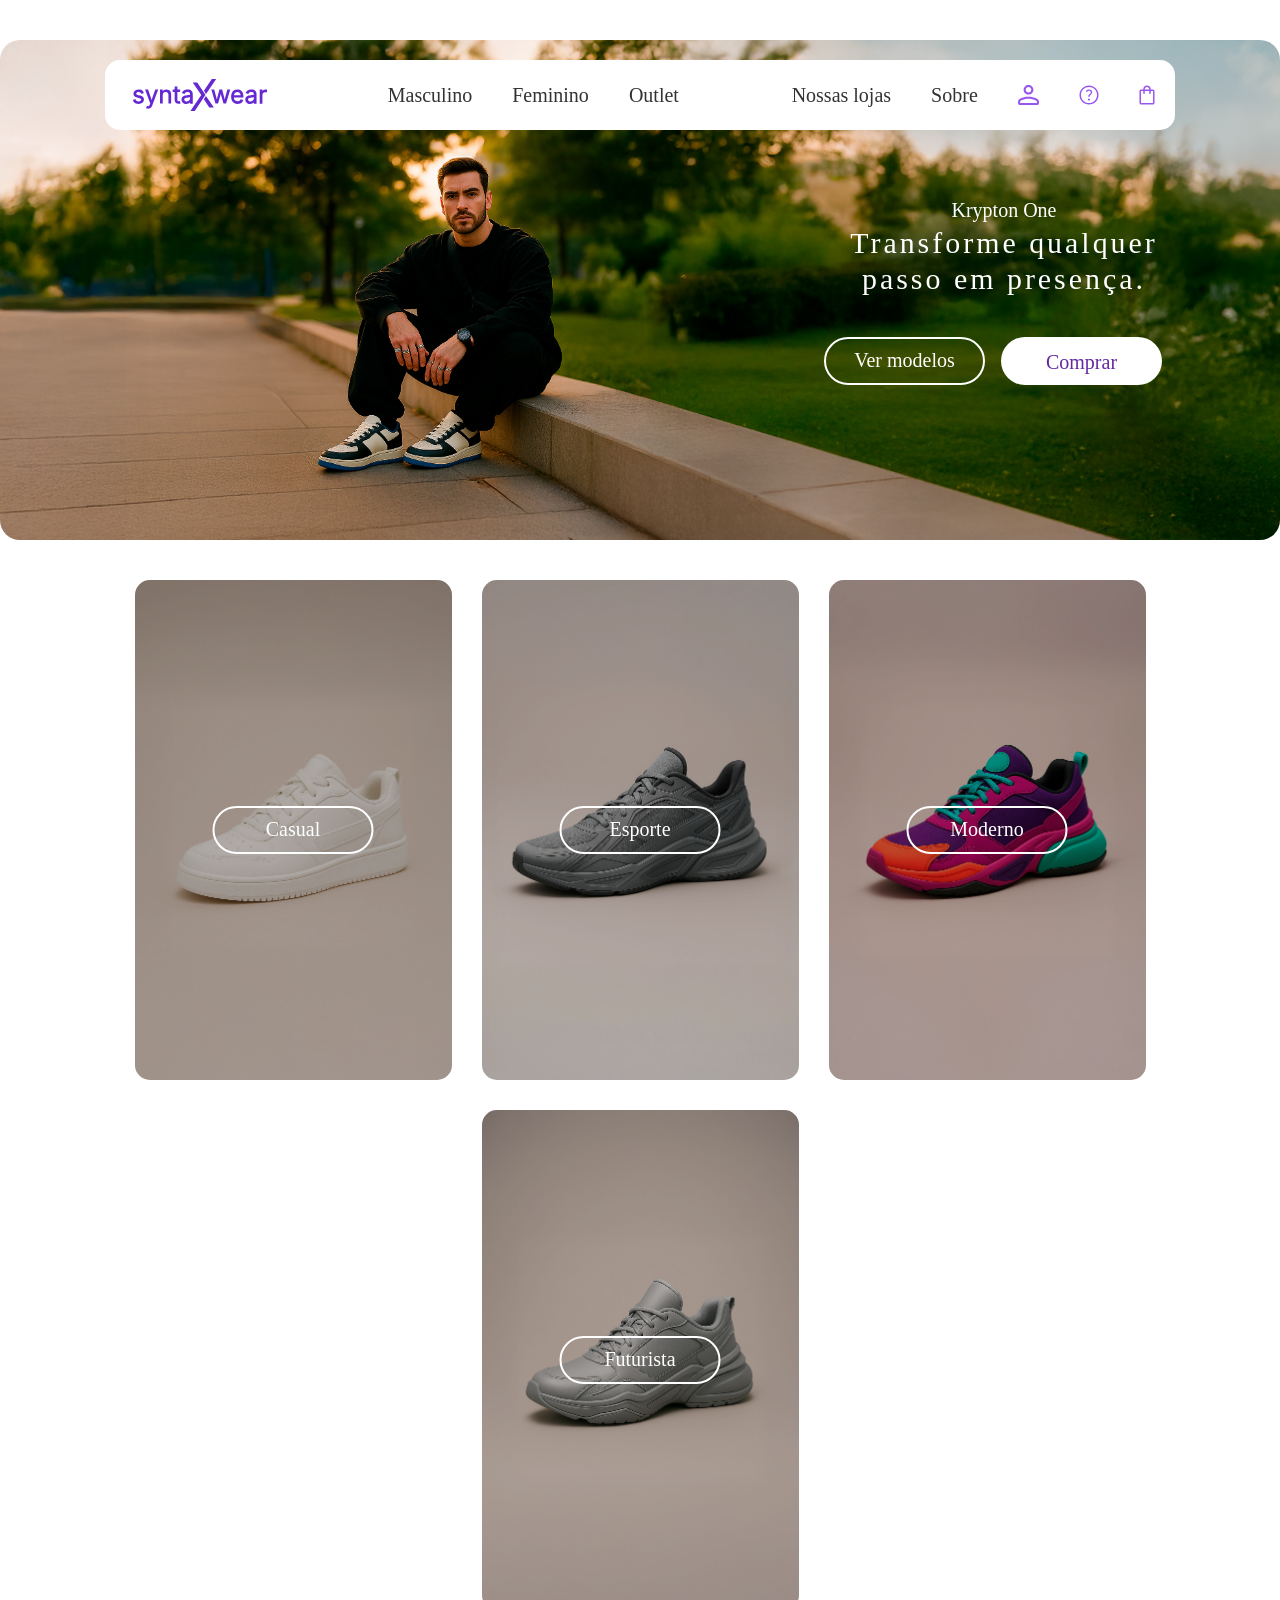
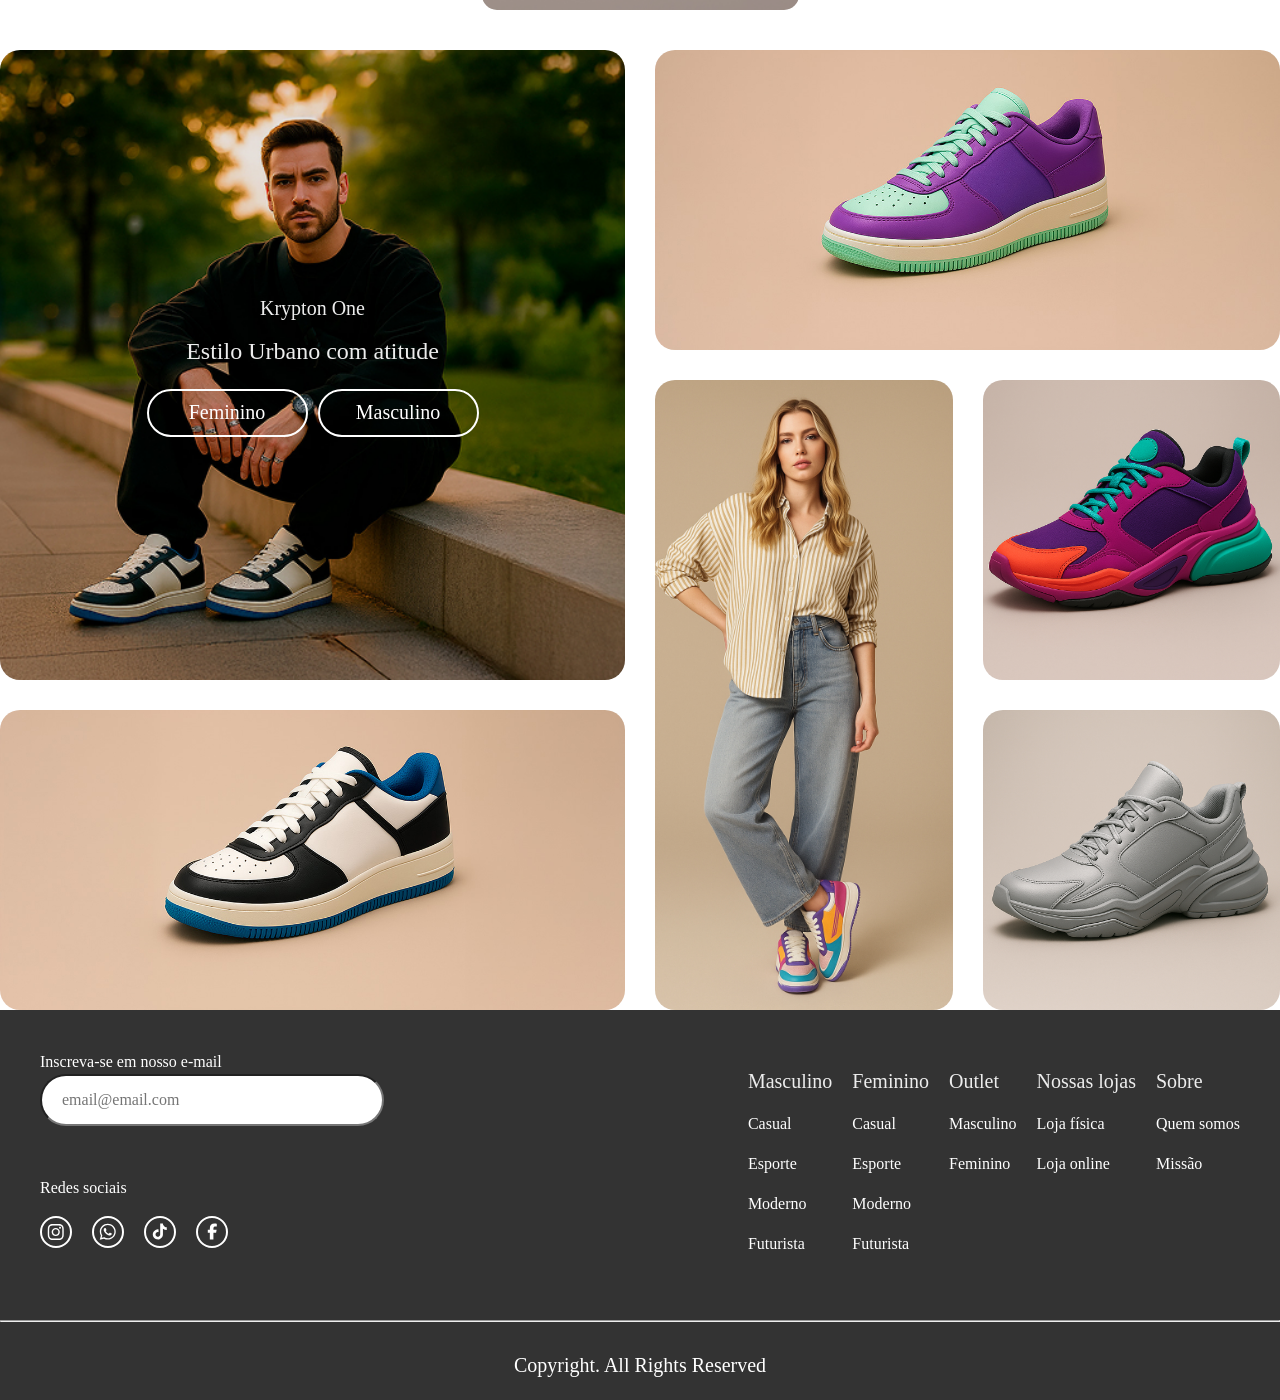
==== commit 32e01299: "feat: adiciona o rodapé" ====
--- a/index.html
+++ b/index.html
@@ -1,126 +1,200 @@
 <!DOCTYPE html>
 <html lang="pt-br">
-	<head>
-		<meta charset="UTF-8" />
-		<meta name="viewport" content="width=device-width, initial-scale=1.0" />
-		<title>SyntaxWear - Tênis e Sneakers Online</title>
-		<meta name="description" content="Compre os melhores tênis e sneakers online na SyntaxWear. Encontre modelos exclusivos, ofertas imperdíveis e frete grátis para todo o Brasil." />
-
-		<link rel="stylesheet" href="./css/reset.css" />
-		<link rel="stylesheet" href="./css/variables.css" />
-		<link rel="stylesheet" href="./css/base.css" />
-		<link rel="stylesheet" href="./css/layout.css" />
-
-		<link rel="stylesheet" href="./css/components/header.css" />
-		<link rel="stylesheet" href="./css/components/hero.css" />
-		<link rel="stylesheet" href="./css/components/product-category.css" />
-		<link rel="stylesheet" href="./css/components/product-grid.css" />
-	</head>
-	<body>
-		<header class="header">
-			<!-- Logo e navegação -->
-			<h1 class="logo">
-				<a href="/" title="SyntaxWear - Tênis e Sneakers Online">
-					<img src="./images/logo/logo.svg" alt="SyntaxWear - Tênis e Sneakers Online" />
-				</a>
-			</h1>
-
-			<nav class="nav-center" aria-label="Categorias Principais">
-				<ul>
-					<li><a href="#">Masculino</a></li>
-					<li><a href="#">Feminino</a></li>
-					<li><a href="#">Outlet</a></li>
-				</ul>
-			</nav>
-
-			<nav class="nav-right" aria-label="Acesso rápido">
-				<ul>
-					<li><a href="#">Nossas lojas</a></li>
-					<li><a href="#">Sobre</a></li>
-					<li>
-						<a href="#" aria-label="Minha conta">
-							<img src="./images/icons/user.svg" alt="Minha conta" />
-						</a>
-					</li>
-					<li>
-						<a href="#" aria-label="Ajuda">
-							<img src="./images/icons/help.svg" alt="Ajuda" />
-						</a>
-					</li>
-					<li>
-						<a href="#" aria-label="Carrinho">
-							<img src="./images/icons/bag.svg" alt="Carrinho" />
-						</a>
-					</li>
-				</ul>
-			</nav>
-		</header>
-
-		<main>
-			<section class="hero-section">
-				<!-- Seção hero -->
-				<div class="hero-overlay">
-					<div class="hero-content">
-						<span class="hero-subtitle">Krypton One</span>
-						<h2 class="hero-title">Transforme qualquer passo em presença.</h2>
-						<div class="hero-buttons">
-							<a class="btn btn-outline" href="#">Ver modelos</a>
-							<a class="btn btn-filled" href="#">Comprar</a>
-						</div>
+
+<head>
+	<meta charset="UTF-8" />
+	<meta name="viewport" content="width=device-width, initial-scale=1.0" />
+	<title>SyntaxWear - Tênis e Sneakers Online</title>
+	<meta name="description"
+		content="Compre os melhores tênis e sneakers online na SyntaxWear. Encontre modelos exclusivos, ofertas imperdíveis e frete grátis para todo o Brasil." />
+
+	<link rel="stylesheet" href="./css/reset.css" />
+	<link rel="stylesheet" href="./css/variables.css" />
+	<link rel="stylesheet" href="./css/base.css" />
+	<link rel="stylesheet" href="./css/layout.css" />
+
+	<link rel="stylesheet" href="./css/components/header.css" />
+	<link rel="stylesheet" href="./css/components/hero.css" />
+	<link rel="stylesheet" href="./css/components/product-category.css" />
+	<link rel="stylesheet" href="./css/components/product-grid.css" />
+	<link rel="stylesheet" href="./css/components/footer.css" />
+</head>
+
+<body>
+	<header class="header">
+		<!-- Logo e navegação -->
+		<h1 class="logo">
+			<a href="/" title="SyntaxWear - Tênis e Sneakers Online">
+				<img src="./images/logo/logo.svg" alt="SyntaxWear - Tênis e Sneakers Online" />
+			</a>
+		</h1>
+
+		<nav class="nav-center" aria-label="Categorias Principais">
+			<ul>
+				<li><a href="#">Masculino</a></li>
+				<li><a href="#">Feminino</a></li>
+				<li><a href="#">Outlet</a></li>
+			</ul>
+		</nav>
+
+		<nav class="nav-right" aria-label="Acesso rápido">
+			<ul>
+				<li><a href="#">Nossas lojas</a></li>
+				<li><a href="#">Sobre</a></li>
+				<li>
+					<a href="#" aria-label="Minha conta">
+						<img src="./images/icons/user.svg" alt="Minha conta" />
+					</a>
+				</li>
+				<li>
+					<a href="#" aria-label="Ajuda">
+						<img src="./images/icons/help.svg" alt="Ajuda" />
+					</a>
+				</li>
+				<li>
+					<a href="#" aria-label="Carrinho">
+						<img src="./images/icons/bag.svg" alt="Carrinho" />
+					</a>
+				</li>
+			</ul>
+		</nav>
+	</header>
+
+	<main>
+		<section class="hero-section">
+			<!-- Seção hero -->
+			<div class="hero-overlay">
+				<div class="hero-content">
+					<span class="hero-subtitle">Krypton One</span>
+					<h2 class="hero-title">Transforme qualquer passo em presença.</h2>
+					<div class="hero-buttons">
+						<a class="btn btn-outline" href="#">Ver modelos</a>
+						<a class="btn btn-filled" href="#">Comprar</a>
 					</div>
 				</div>
-			</section>
-
-			<section class="categories-section">
-				<!-- Seção de categorias de tênis -->
-				<div class="category-card casual">
-					<a href="#" class="category-link">
-						<span class="overlay"></span>
-						<span class="category-name btn btn-outline">Casual</span>
-					</a>
-				</div>
-				<div class="category-card esporte">
-					<a href="#" class="category-link">
-						<span class="overlay"></span>
-						<span class="category-name btn btn-outline">Esporte</span>
-					</a>
-				</div>
-				<div class="category-card moderno">
-					<a href="#" class="category-link">
-						<span class="overlay"></span>
-						<span class="category-name btn btn-outline">Moderno</span>
-					</a>
-				</div>
-				<div class="category-card futurista">
-					<a href="#" class="category-link">
-						<span class="overlay"></span>
-						<span class="category-name btn btn-outline">Futurista</span>
-					</a>
-				</div>
-			</section>
-
-			<!-- Products Grid -->
-			<section class="grid-section">
-				<div class="card highlight">
-					<div class="top1-content">
-						<h3 class="card-title">Krypton One</h3>
-						<p class="card-subtitle">Estilo Urbano com atitude</p>
-						<div class="cta-group">
-							<a href="#" class="btn btn-outline">Feminino</a>
-							<a href="#" class="btn btn-outline">Masculino</a>
-						</div>
+			</div>
+		</section>
+
+		<section class="categories-section">
+			<!-- Seção de categorias de tênis -->
+			<div class="category-card casual">
+				<a href="#" class="category-link">
+					<span class="overlay"></span>
+					<span class="category-name btn btn-outline">Casual</span>
+				</a>
+			</div>
+			<div class="category-card esporte">
+				<a href="#" class="category-link">
+					<span class="overlay"></span>
+					<span class="category-name btn btn-outline">Esporte</span>
+				</a>
+			</div>
+			<div class="category-card moderno">
+				<a href="#" class="category-link">
+					<span class="overlay"></span>
+					<span class="category-name btn btn-outline">Moderno</span>
+				</a>
+			</div>
+			<div class="category-card futurista">
+				<a href="#" class="category-link">
+					<span class="overlay"></span>
+					<span class="category-name btn btn-outline">Futurista</span>
+				</a>
+			</div>
+		</section>
+
+		<!-- Products Grid -->
+		<section class="grid-section">
+			<div class="card highlight">
+				<div class="top1-content">
+					<h3 class="card-title">Krypton One</h3>
+					<p class="card-subtitle">Estilo Urbano com atitude</p>
+					<div class="cta-group">
+						<a href="#" class="btn btn-outline">Feminino</a>
+						<a href="#" class="btn btn-outline">Masculino</a>
 					</div>
 				</div>
-				<div class="card sneaker-purple"></div>
-				<div class="card model"></div>
-				<div class="card sneaker-color"></div>
-				<div class="card sneaker-white"></div>
-				<div class="card sneaker-silver"></div>
-			</section>
-		</main>
-
-		<footer class="site-footer">
-			<!-- Informações de contato e links -->
+			</div>
+			<div class="card sneaker-purple"></div>
+			<div class="card model"></div>
+			<div class="card sneaker-color"></div>
+			<div class="card sneaker-white"></div>
+			<div class="card sneaker-silver"></div>
+		</section>
+	</main>
+
+	<footer class="site-footer" id="footer">
+			<div class="footer-content">
+				<div class="footer-right">
+					<form class="newsletter-form">
+						<label for="newsletter-email">Inscreva-se em nosso e-mail</label>
+						<input type="email" id="newsletter-email" placeholder="email@email.com" />
+					</form>
+					<div class="footer-social">
+						<span>Redes sociais</span>
+						<ul>
+							<li>
+								<a href="#"><img src="./images/icons/instagram.svg" alt="Instagram" /></a>
+							</li>
+							<li>
+								<a href="#"><img src="./images/icons/whatsapp.svg" alt="WhatsApp" /></a>
+							</li>
+							<li>
+								<a href="#"><img src="./images/icons/tiktok.svg" alt="TikTok" /></a>
+							</li>
+							<li>
+								<a href="#"><img src="./images/icons/facebook.svg" alt="Facebook" /></a>
+							</li>
+						</ul>
+					</div>
+				</div>
+				<nav class="footer-nav" id="footer">
+					<ul>
+						<li>
+							<strong>Masculino</strong>
+							<ul>
+								<li><a href="#">Casual</a></li>
+								<li><a href="#">Esporte</a></li>
+								<li><a href="#">Moderno</a></li>
+								<li><a href="#">Futurista</a></li>
+							</ul>
+						</li>
+						<li>
+							<strong>Feminino</strong>
+							<ul>
+								<li><a href="#">Casual</a></li>
+								<li><a href="#">Esporte</a></li>
+								<li><a href="#">Moderno</a></li>
+								<li><a href="#">Futurista</a></li>
+							</ul>
+						</li>
+						<li>
+							<strong>Outlet</strong>
+							<ul>
+								<li><a href="#">Masculino</a></li>
+								<li><a href="#">Feminino</a></li>
+							</ul>
+						</li>
+						<li>
+							<strong>Nossas lojas</strong>
+							<ul>
+								<li><a href="#">Loja física</a></li>
+								<li><a href="#">Loja online</a></li>
+							</ul>
+						</li>
+						<li>
+							<strong>Sobre</strong>
+							<ul>
+								<li><a href="#">Quem somos</a></li>
+								<li><a href="#">Missão</a></li>
+							</ul>
+						</li>
+					</ul>
+				</nav>
+			</div>
+			<hr />
+			<div class="footer-copy">Copyright. All Rights Reserved</div>
 		</footer>
-	</body>
-</html>
+</body>
+
+</html>
--- a/css/base.css
+++ b/css/base.css
@@ -36,4 +36,10 @@
     background-color: #6329A2;
     color: #ffffff;
     border-color: #6329A2;
+}
+
+.footer-copy{
+    font-size: 1.25rem;
+    text-align: center;
+    padding: 20px 0;
 }
--- a/css/components/footer.css
+++ b/css/components/footer.css
@@ -0,0 +1,71 @@
+.site-footer {
+    background-color: #333333;
+    color: #ffffff;
+}
+
+.footer-content {
+    max-width: 1360px;
+    margin: 0 auto;
+    padding: 40px;
+    display: flex;
+    justify-content: space-between;
+}
+
+.footer-right {
+    display: flex;
+    flex-direction: column;
+    gap: 3.125rem;
+}
+
+.footer-nav ul {
+    display: flex;
+    gap: 1.25rem;
+}
+
+.footer-nav ul ul {
+    display: flex;
+    flex-direction: column;
+    gap: 1rem;
+}
+
+.footer-nav strong {
+    color: #EDEDED;
+    font-size: 1.25rem;
+    margin-bottom: 1rem;
+    display: block;
+    font-weight: 400;
+}
+
+.footer-nav li a {
+    color: #ffffff;
+
+}
+
+.footer-nav li a:hover {
+    text-decoration: underline;
+}
+
+.newsletter-form {
+    display: flex;
+    flex-direction: column;
+}
+
+.newsletter-form input {
+    border-radius: 1.875rem;
+    color: #AAAAAA;
+    padding: 0.75rem 1.25rem;
+    width: 344px;
+}
+
+.footer-social span {
+    margin-bottom: 1rem;
+}
+
+.footer-social ul {
+    display: flex;
+    gap: 1.25rem;
+}
+
+.footer-social ul li a:hover img {
+    background-color: rgba(red, green, blue, alpha);
+}
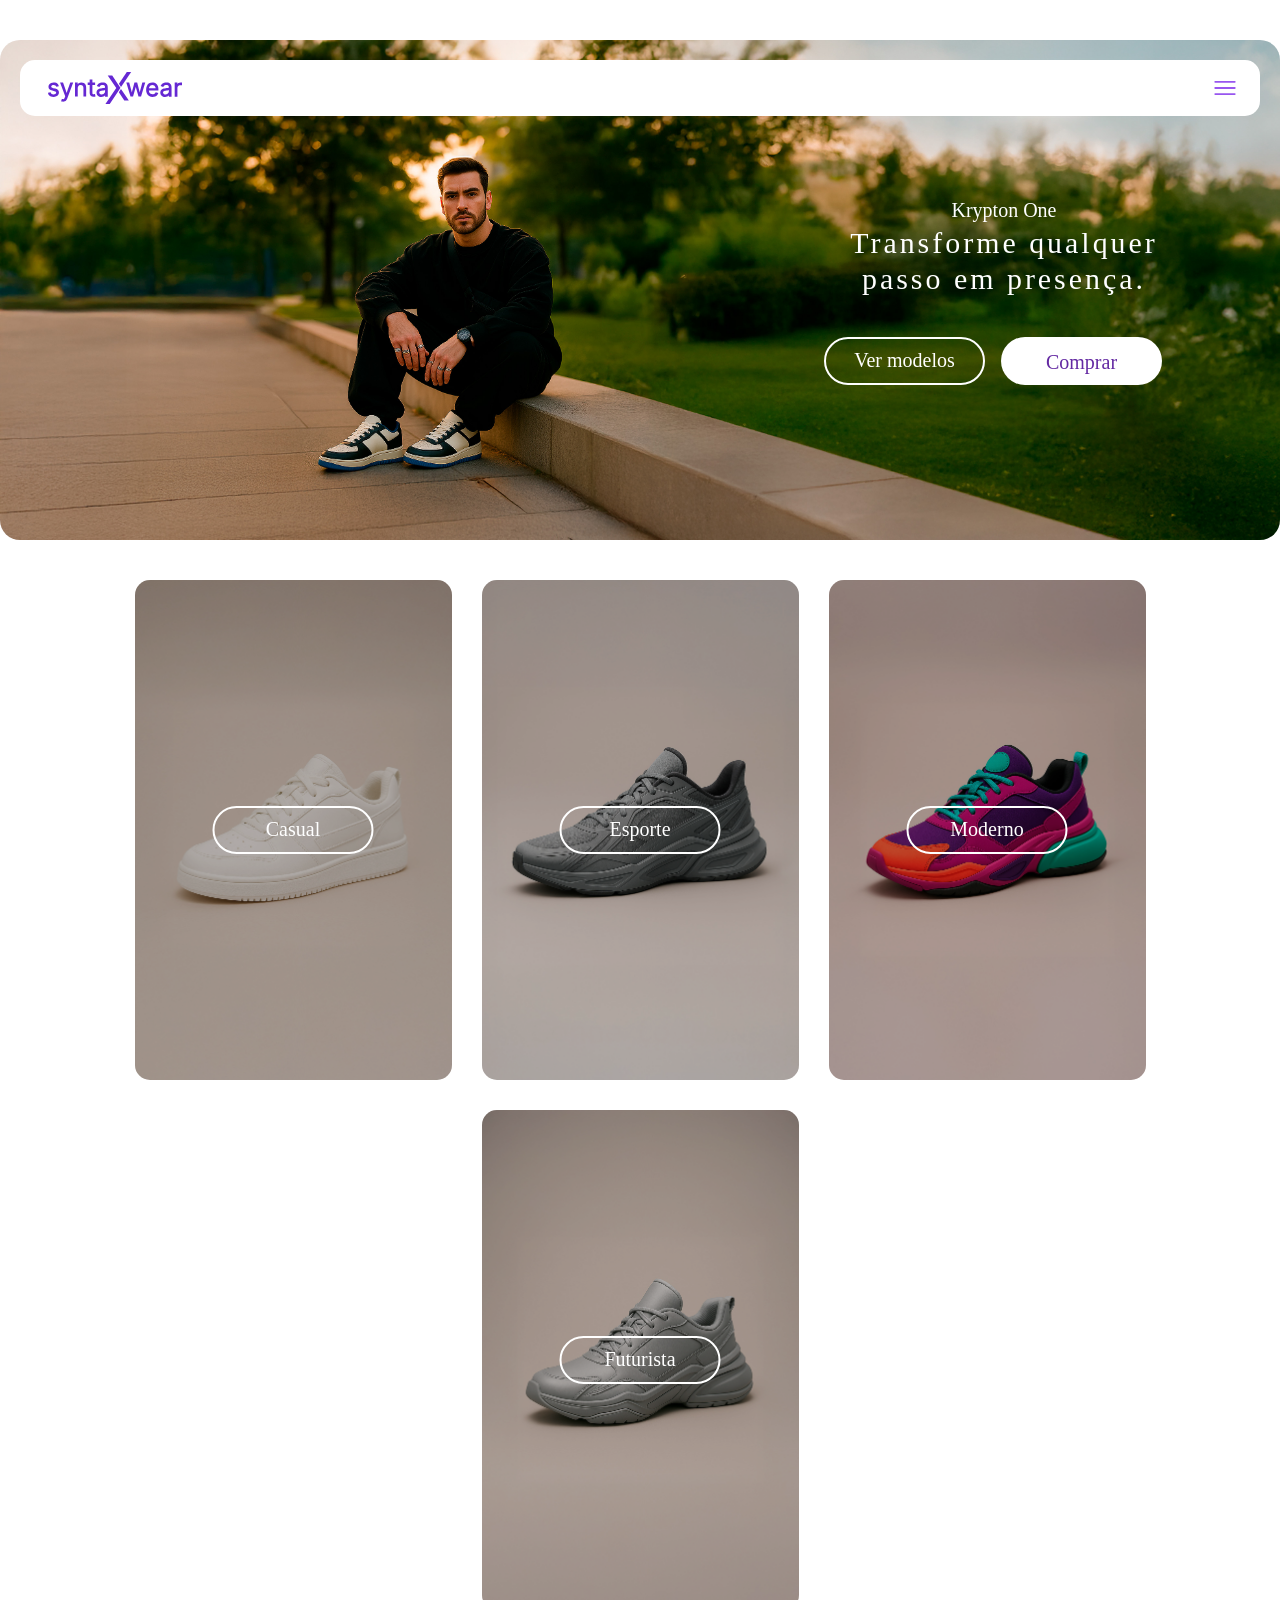
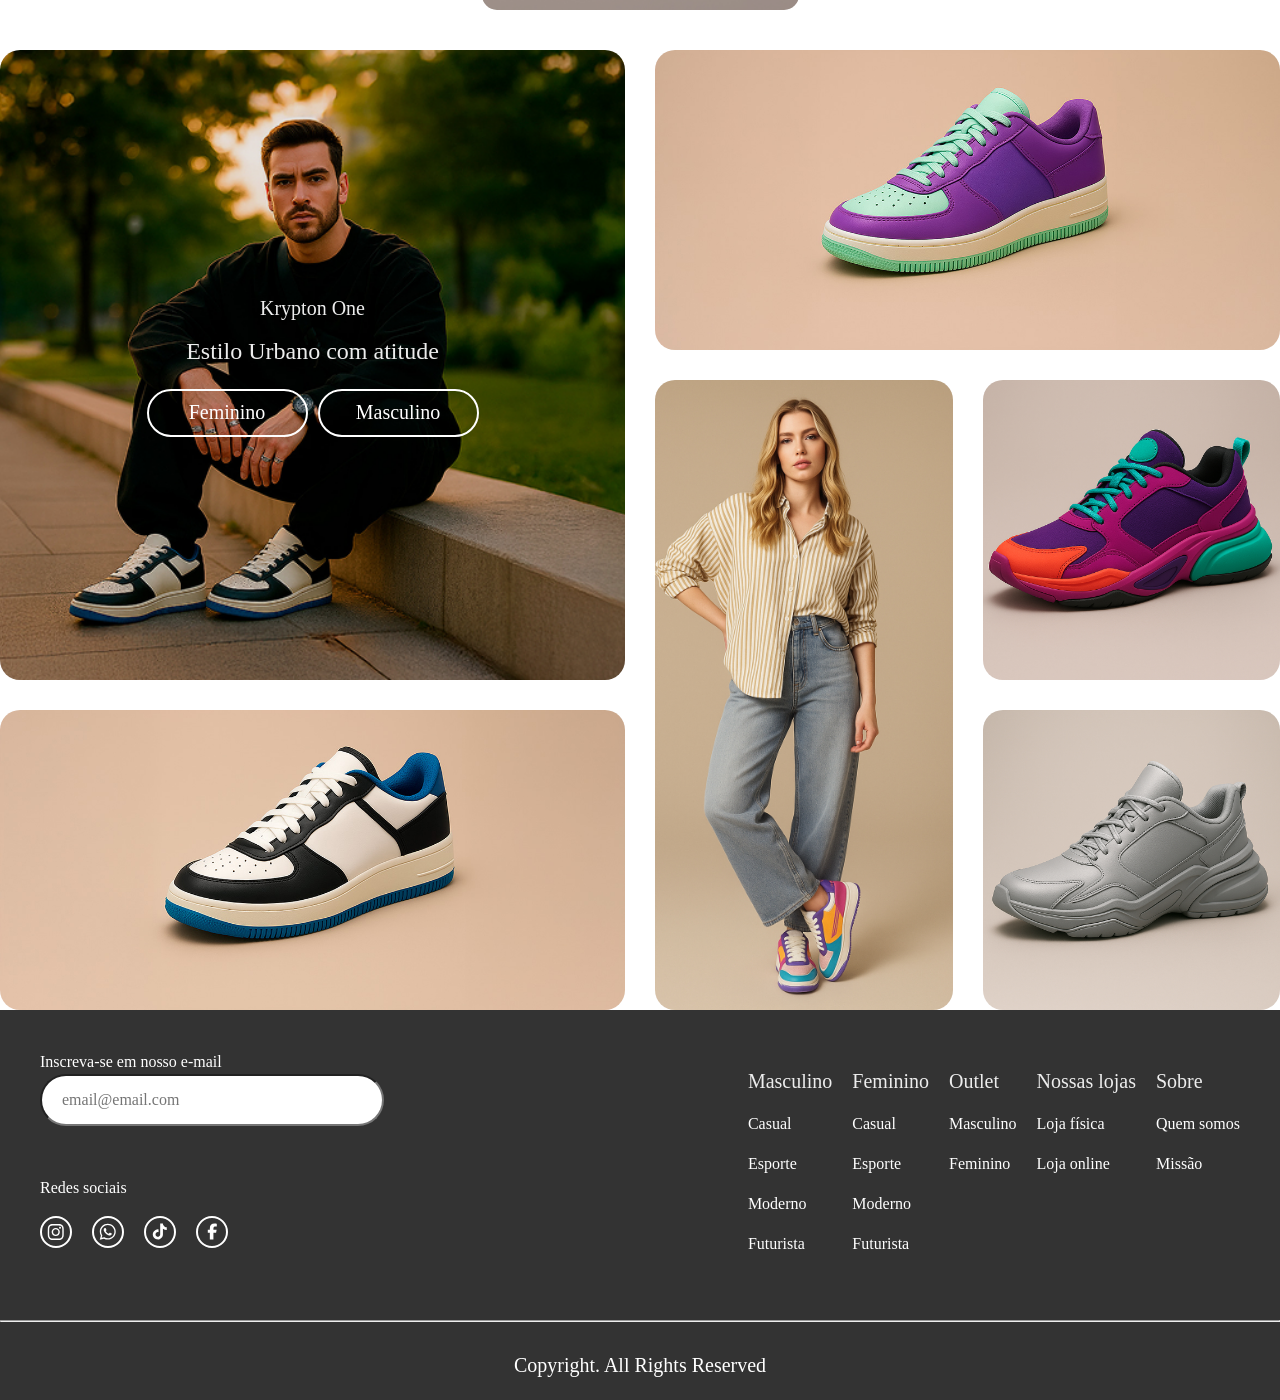
==== commit c66b5eb6: "feat: adiciona responsividade ao menu" ====
--- a/index.html
+++ b/index.html
@@ -29,34 +29,41 @@
 			</a>
 		</h1>
 
-		<nav class="nav-center" aria-label="Categorias Principais">
-			<ul>
-				<li><a href="#">Masculino</a></li>
-				<li><a href="#">Feminino</a></li>
-				<li><a href="#">Outlet</a></li>
-			</ul>
-		</nav>
-
-		<nav class="nav-right" aria-label="Acesso rápido">
-			<ul>
-				<li><a href="#">Nossas lojas</a></li>
-				<li><a href="#">Sobre</a></li>
-				<li>
-					<a href="#" aria-label="Minha conta">
-						<img src="./images/icons/user.svg" alt="Minha conta" />
-					</a>
-				</li>
-				<li>
-					<a href="#" aria-label="Ajuda">
-						<img src="./images/icons/help.svg" alt="Ajuda" />
-					</a>
-				</li>
-				<li>
-					<a href="#" aria-label="Carrinho">
-						<img src="./images/icons/bag.svg" alt="Carrinho" />
-					</a>
-				</li>
-			</ul>
+		<input type="checkbox" id="menu-toggle" class="menu-toggle" />
+		<label for="menu-toggle" class="menu-icon">
+			<img src="./images/icons/hamburguer.svg" alt="Menu" />
+		</label>
+
+		<nav class="nav-container">
+			<nav class="nav-center" aria-label="Categorias Principais">
+				<ul>
+					<li><a href="#">Masculino</a></li>
+					<li><a href="#">Feminino</a></li>
+					<li><a href="#">Outlet</a></li>
+				</ul>
+			</nav>
+
+			<nav class="nav-right" aria-label="Acesso rápido">
+				<ul>
+					<li><a href="#">Nossas lojas</a></li>
+					<li><a href="#">Sobre</a></li>
+					<li>
+						<a href="#" aria-label="Minha conta">
+							<img src="./images/icons/user.svg" alt="Minha conta" />
+						</a>
+					</li>
+					<li>
+						<a href="#" aria-label="Ajuda">
+							<img src="./images/icons/help.svg" alt="Ajuda" />
+						</a>
+					</li>
+					<li>
+						<a href="#" aria-label="Carrinho">
+							<img src="./images/icons/bag.svg" alt="Carrinho" />
+						</a>
+					</li>
+				</ul>
+			</nav>
 		</nav>
 	</header>
 
@@ -124,77 +131,77 @@
 	</main>
 
 	<footer class="site-footer" id="footer">
-			<div class="footer-content">
-				<div class="footer-right">
-					<form class="newsletter-form">
-						<label for="newsletter-email">Inscreva-se em nosso e-mail</label>
-						<input type="email" id="newsletter-email" placeholder="email@email.com" />
-					</form>
-					<div class="footer-social">
-						<span>Redes sociais</span>
-						<ul>
-							<li>
-								<a href="#"><img src="./images/icons/instagram.svg" alt="Instagram" /></a>
-							</li>
-							<li>
-								<a href="#"><img src="./images/icons/whatsapp.svg" alt="WhatsApp" /></a>
-							</li>
-							<li>
-								<a href="#"><img src="./images/icons/tiktok.svg" alt="TikTok" /></a>
-							</li>
-							<li>
-								<a href="#"><img src="./images/icons/facebook.svg" alt="Facebook" /></a>
-							</li>
-						</ul>
-					</div>
+		<div class="footer-content">
+			<div class="footer-right">
+				<form class="newsletter-form">
+					<label for="newsletter-email">Inscreva-se em nosso e-mail</label>
+					<input type="email" id="newsletter-email" placeholder="email@email.com" />
+				</form>
+				<div class="footer-social">
+					<span>Redes sociais</span>
+					<ul>
+						<li>
+							<a href="#"><img src="./images/icons/instagram.svg" alt="Instagram" /></a>
+						</li>
+						<li>
+							<a href="#"><img src="./images/icons/whatsapp.svg" alt="WhatsApp" /></a>
+						</li>
+						<li>
+							<a href="#"><img src="./images/icons/tiktok.svg" alt="TikTok" /></a>
+						</li>
+						<li>
+							<a href="#"><img src="./images/icons/facebook.svg" alt="Facebook" /></a>
+						</li>
+					</ul>
 				</div>
-				<nav class="footer-nav" id="footer">
-					<ul>
-						<li>
-							<strong>Masculino</strong>
-							<ul>
-								<li><a href="#">Casual</a></li>
-								<li><a href="#">Esporte</a></li>
-								<li><a href="#">Moderno</a></li>
-								<li><a href="#">Futurista</a></li>
-							</ul>
-						</li>
-						<li>
-							<strong>Feminino</strong>
-							<ul>
-								<li><a href="#">Casual</a></li>
-								<li><a href="#">Esporte</a></li>
-								<li><a href="#">Moderno</a></li>
-								<li><a href="#">Futurista</a></li>
-							</ul>
-						</li>
-						<li>
-							<strong>Outlet</strong>
-							<ul>
-								<li><a href="#">Masculino</a></li>
-								<li><a href="#">Feminino</a></li>
-							</ul>
-						</li>
-						<li>
-							<strong>Nossas lojas</strong>
-							<ul>
-								<li><a href="#">Loja física</a></li>
-								<li><a href="#">Loja online</a></li>
-							</ul>
-						</li>
-						<li>
-							<strong>Sobre</strong>
-							<ul>
-								<li><a href="#">Quem somos</a></li>
-								<li><a href="#">Missão</a></li>
-							</ul>
-						</li>
-					</ul>
-				</nav>
-			</div>
-			<hr />
-			<div class="footer-copy">Copyright. All Rights Reserved</div>
-		</footer>
+			</div>
+			<nav class="footer-nav" id="footer">
+				<ul>
+					<li>
+						<strong>Masculino</strong>
+						<ul>
+							<li><a href="#">Casual</a></li>
+							<li><a href="#">Esporte</a></li>
+							<li><a href="#">Moderno</a></li>
+							<li><a href="#">Futurista</a></li>
+						</ul>
+					</li>
+					<li>
+						<strong>Feminino</strong>
+						<ul>
+							<li><a href="#">Casual</a></li>
+							<li><a href="#">Esporte</a></li>
+							<li><a href="#">Moderno</a></li>
+							<li><a href="#">Futurista</a></li>
+						</ul>
+					</li>
+					<li>
+						<strong>Outlet</strong>
+						<ul>
+							<li><a href="#">Masculino</a></li>
+							<li><a href="#">Feminino</a></li>
+						</ul>
+					</li>
+					<li>
+						<strong>Nossas lojas</strong>
+						<ul>
+							<li><a href="#">Loja física</a></li>
+							<li><a href="#">Loja online</a></li>
+						</ul>
+					</li>
+					<li>
+						<strong>Sobre</strong>
+						<ul>
+							<li><a href="#">Quem somos</a></li>
+							<li><a href="#">Missão</a></li>
+						</ul>
+					</li>
+				</ul>
+			</nav>
+		</div>
+		<hr />
+		<div class="footer-copy">Copyright. All Rights Reserved</div>
+	</footer>
 </body>
 
 </html>
--- a/css/components/header.css
+++ b/css/components/header.css
@@ -46,3 +46,84 @@
 .nav-right a:hover img {
 	opacity: 0.7;
 }
+
+.nav-container{
+	display: flex;
+	justify-content: space-around;
+	width: 100%;
+	align-items: center;
+}
+
+.menu-toggle{
+	display: none;
+}
+
+.menu-icon{
+	width: 30px;
+	height: 30px;
+	display: none;
+	cursor: pointer;
+	z-index: 1001;
+}
+
+.menu-icon img{
+	width: 100%;
+	height: 100%;
+	transition: opacity 0.3s ease;
+}
+
+.menu-icon:hover img{
+	opacity: 0.7;
+}
+
+@media (max-width: 1280px){
+	.header{
+		width: calc(100% - 40px);
+	}
+
+	.menu-icon{
+		display: block;
+	}
+
+	.nav-container{
+		position: fixed;
+		top:0;
+		right: -100%;
+		width: 200px;
+		flex-direction: column;
+		padding: 80px 20px 20px;
+		background-color: #ffffff;
+		gap: 2rem;
+		transition: right 0.3s ease;
+		align-items: flex-start;
+	}
+
+	.nav-center, .nav-right{
+		width: 100%;
+		text-align: center;
+	}
+
+	.nav-center, .nav-right{
+		width: 100%;
+		text-align: center;
+	}
+
+	.nav-center ul, .nav-right ul{
+		flex-direction: column;
+		gap: 1.5rem;
+		width: 100%;
+	}
+
+	.nav-center a, .nav-right a{
+		width: 100%;
+		border-bottom: 1px solid #eeeeee;
+		padding: 0.3rem 0;
+		font-size: 1rem;
+		display: block;
+	}
+
+	.menu-toggle:checked ~ .nav-container{
+		right: 0;
+	} 
+	
+}
